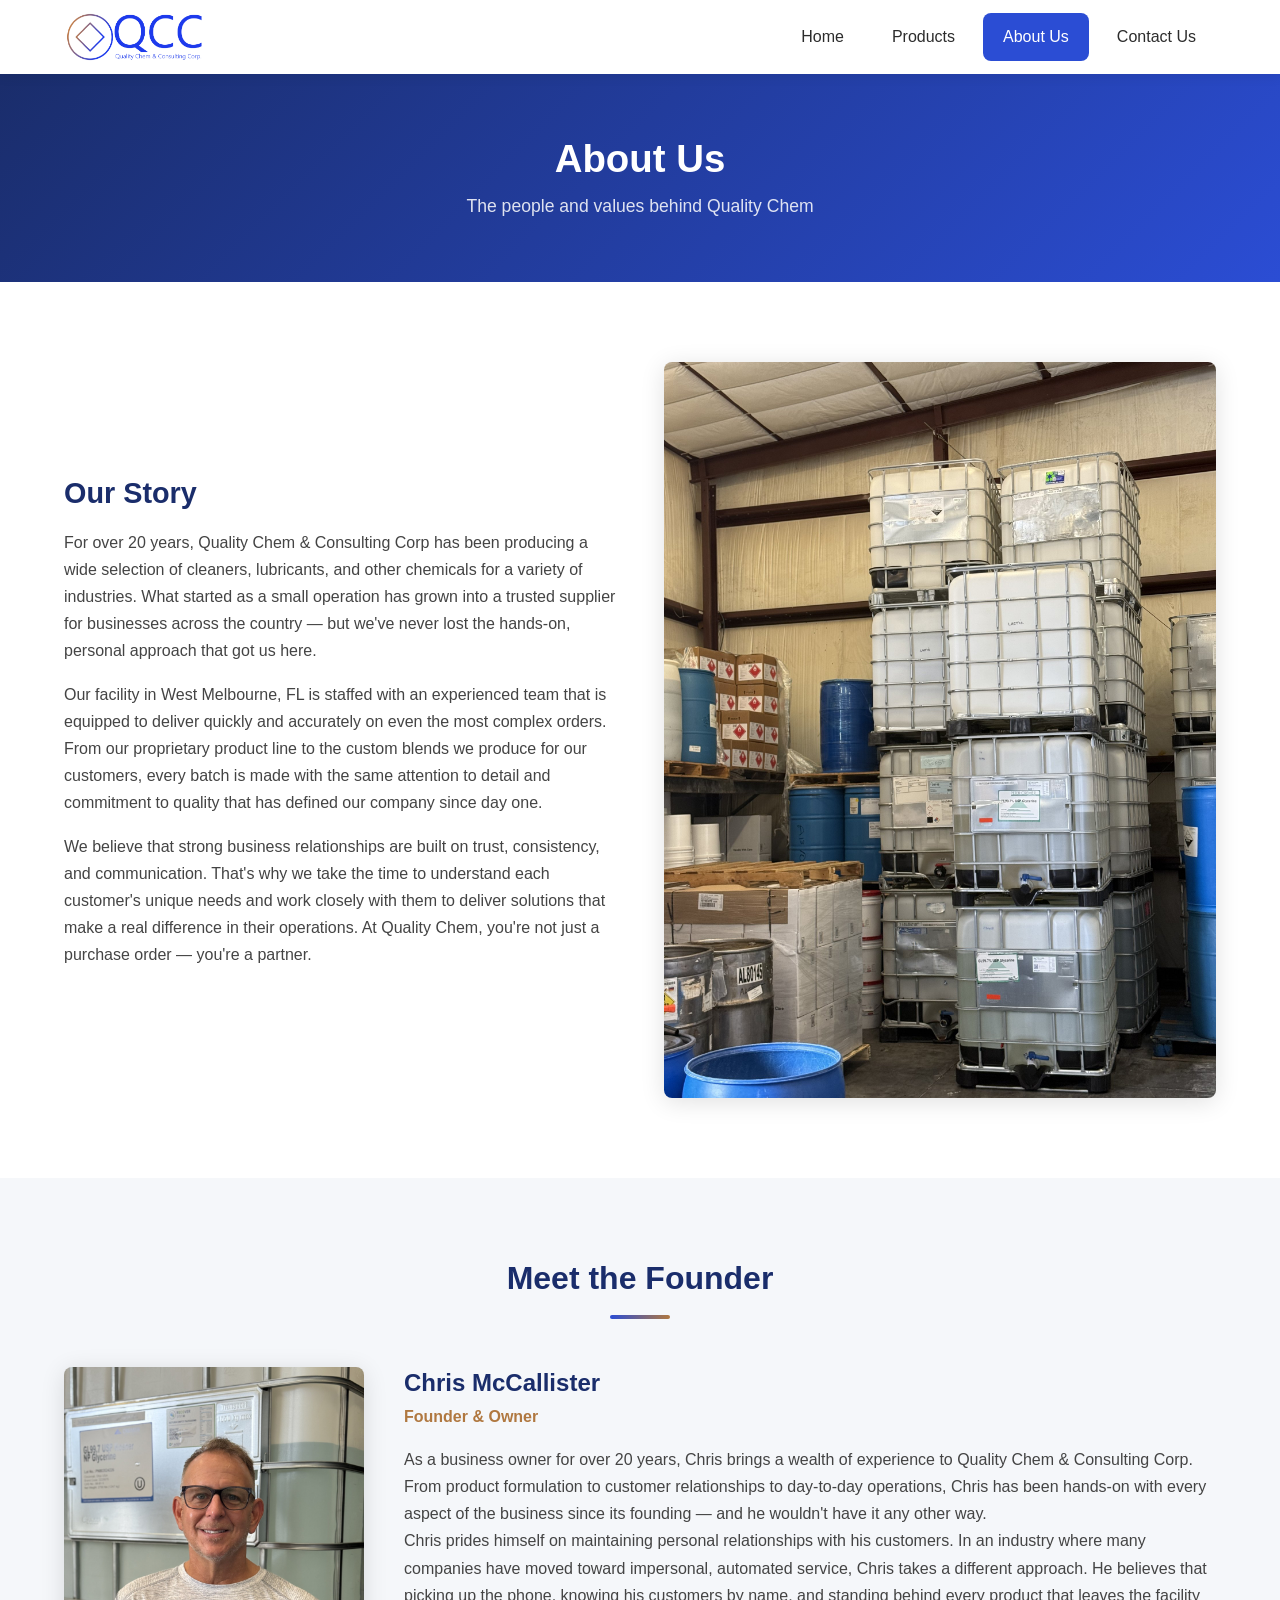
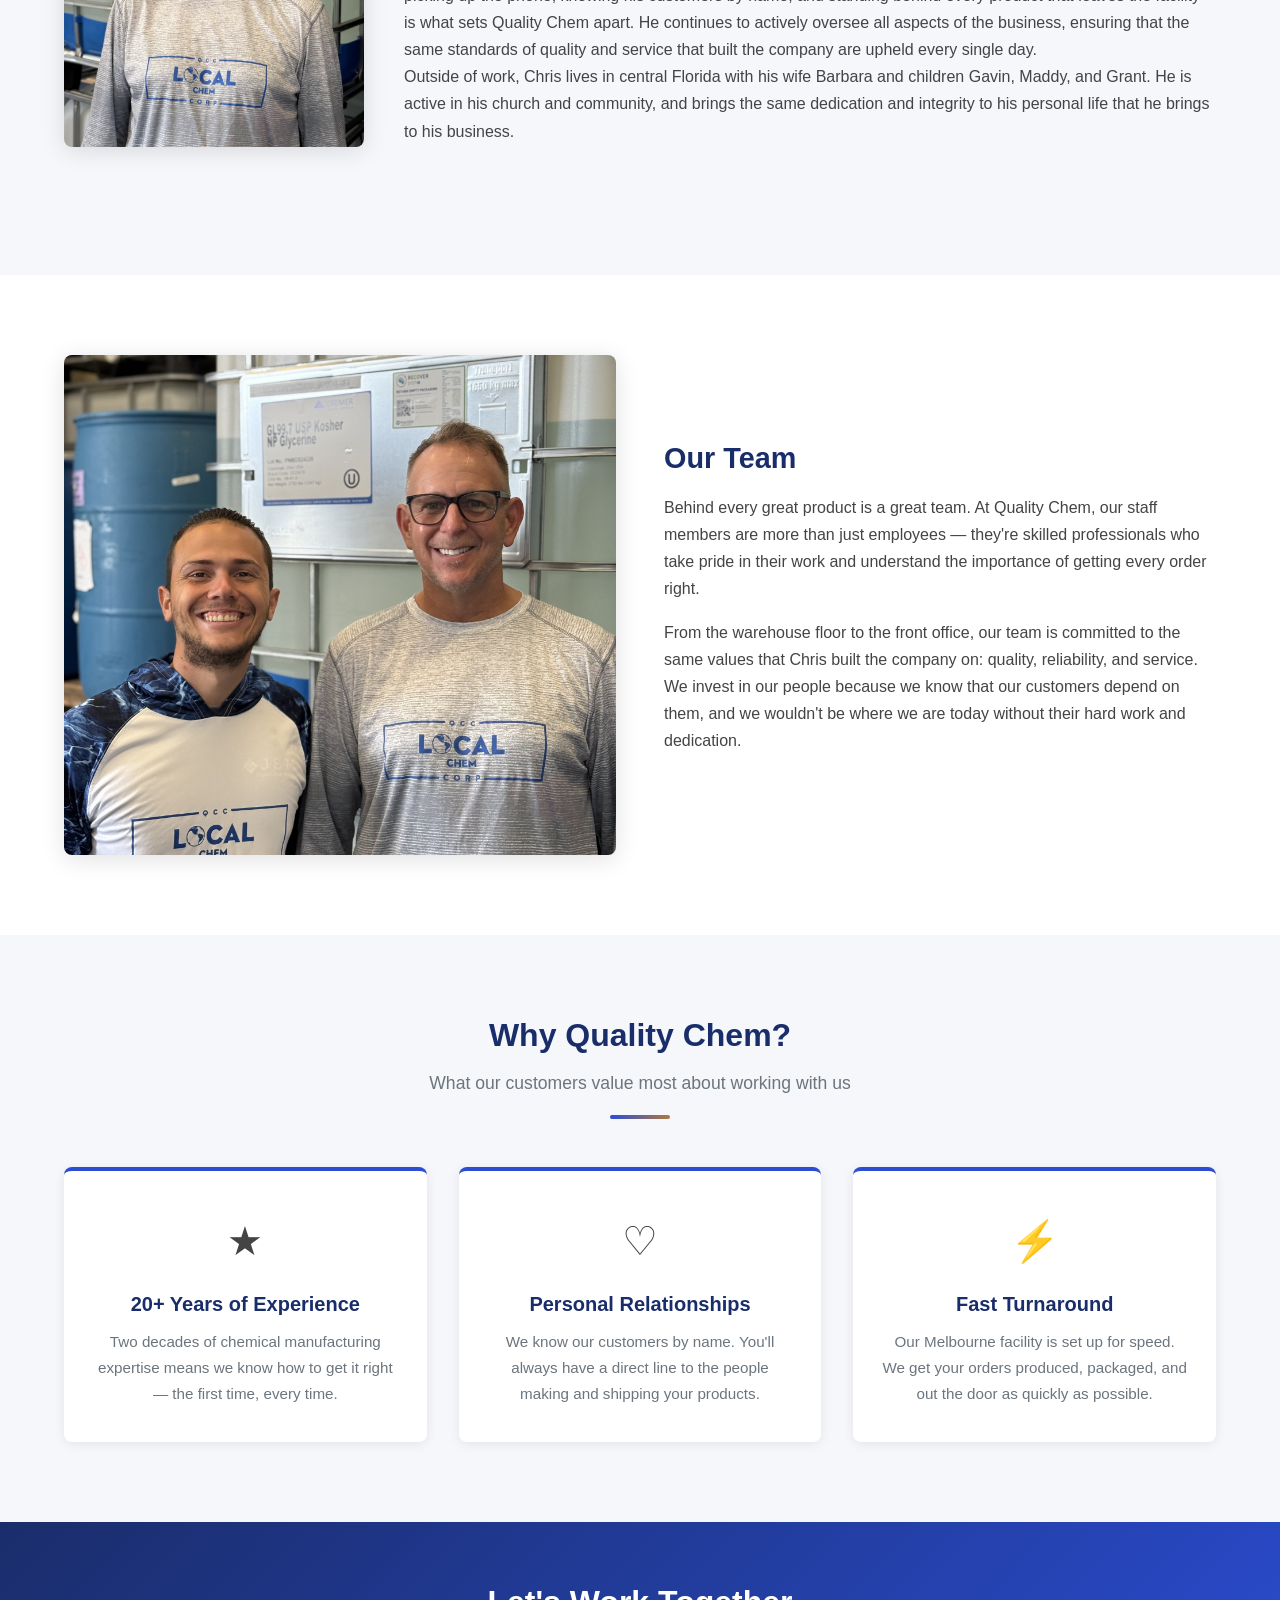
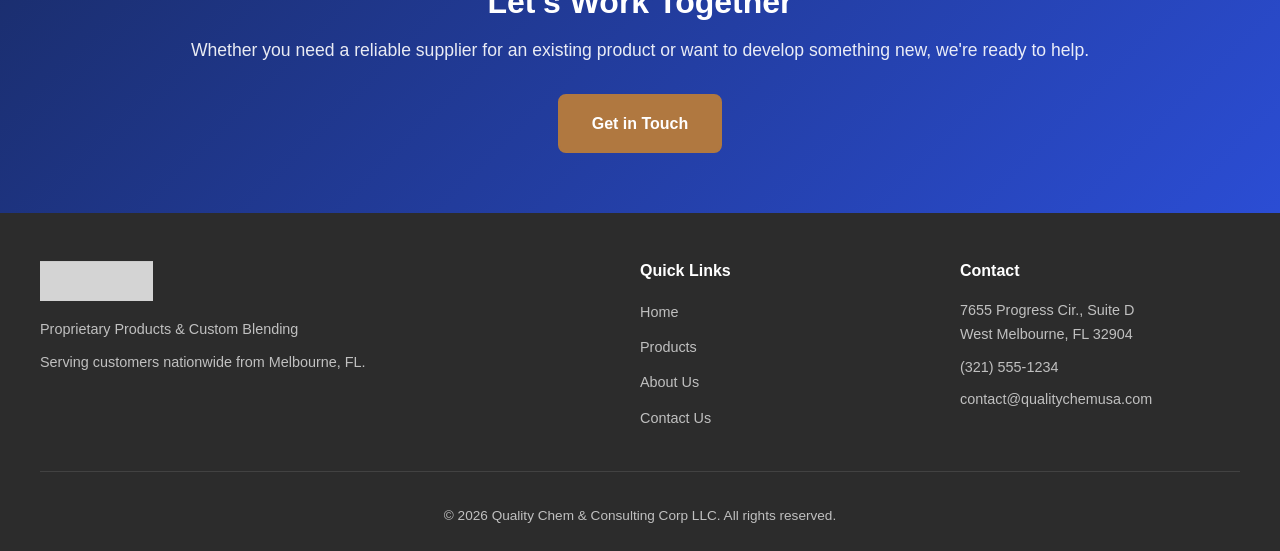
==== about.html @ 6b498b36 "Initial site build for Quality Chem & Consulting Corp Four-page static website: Home, Products, Abou" ====
<!DOCTYPE html>
<html lang="en">
<head>
    <meta charset="UTF-8">
    <meta name="viewport" content="width=device-width, initial-scale=1.0">
    <title>About Us | Quality Chem & Consulting Corp</title>
    <meta name="description" content="Learn about Quality Chem & Consulting Corp — over 20 years of chemical manufacturing experience, led by founder Chris McCallister from Melbourne, FL.">
    <link rel="icon" href="images/QCC icon.jpg" type="image/jpeg">
    <link rel="stylesheet" href="css/styles.css">
</head>
<body>

    <!-- HEADER -->
    <header class="site-header">
        <div class="header-inner">
            <a href="index.html" class="logo">
                <img src="images/Quality Chem & Consulting Corp logo.png" alt="Quality Chem & Consulting Corp">
            </a>
            <button class="nav-toggle" aria-label="Toggle navigation">
                <span></span><span></span><span></span>
            </button>
            <ul class="nav-links">
                <li><a href="index.html">Home</a></li>
                <li><a href="products.html">Products</a></li>
                <li><a href="about.html" class="active">About Us</a></li>
                <li><a href="contact.html">Contact Us</a></li>
            </ul>
        </div>
    </header>

    <!-- PAGE BANNER -->
    <section class="page-banner">
        <div class="container">
            <h1>About Us</h1>
            <p>The people and values behind Quality Chem</p>
        </div>
    </section>

    <!-- OUR STORY -->
    <section class="section">
        <div class="container">
            <div class="two-col">
                <div>
                    <h2>Our Story</h2>
                    <p>For over 20 years, Quality Chem & Consulting Corp has been producing a wide selection of cleaners, lubricants, and other chemicals for a variety of industries. What started as a small operation has grown into a trusted supplier for businesses across the country — but we've never lost the hands-on, personal approach that got us here.</p>
                    <p>Our facility in West Melbourne, FL is staffed with an experienced team that is equipped to deliver quickly and accurately on even the most complex orders. From our proprietary product line to the custom blends we produce for our customers, every batch is made with the same attention to detail and commitment to quality that has defined our company since day one.</p>
                    <p>We believe that strong business relationships are built on trust, consistency, and communication. That's why we take the time to understand each customer's unique needs and work closely with them to deliver solutions that make a real difference in their operations. At Quality Chem, you're not just a purchase order — you're a partner.</p>
                </div>
                <img src="images/IMG_1874.jpg" alt="Chemical totes in the Quality Chem warehouse">
            </div>
        </div>
    </section>

    <!-- MEET THE FOUNDER -->
    <section class="section section-alt">
        <div class="container">
            <div class="section-header">
                <h2>Meet the Founder</h2>
                <div class="accent-line"></div>
            </div>
            <div class="team-member">
                <img src="images/IMG_1869.jpg" alt="Chris McCallister, Founder of Quality Chem & Consulting Corp">
                <div>
                    <h3>Chris McCallister</h3>
                    <span class="role">Founder &amp; Owner</span>
                    <p>As a business owner for over 20 years, Chris brings a wealth of experience to Quality Chem & Consulting Corp. From product formulation to customer relationships to day-to-day operations, Chris has been hands-on with every aspect of the business since its founding — and he wouldn't have it any other way.</p>
                    <p>Chris prides himself on maintaining personal relationships with his customers. In an industry where many companies have moved toward impersonal, automated service, Chris takes a different approach. He believes that picking up the phone, knowing his customers by name, and standing behind every product that leaves the facility is what sets Quality Chem apart. He continues to actively oversee all aspects of the business, ensuring that the same standards of quality and service that built the company are upheld every single day.</p>
                    <p>Outside of work, Chris lives in central Florida with his wife Barbara and children Gavin, Maddy, and Grant. He is active in his church and community, and brings the same dedication and integrity to his personal life that he brings to his business.</p>
                </div>
            </div>
        </div>
    </section>

    <!-- OUR TEAM -->
    <section class="section">
        <div class="container">
            <div class="two-col reverse-mobile">
                <img src="images/IMG_1871.jpg" alt="The Quality Chem team at the Melbourne facility" style="max-height: 500px;">
                <div>
                    <h2>Our Team</h2>
                    <p>Behind every great product is a great team. At Quality Chem, our staff members are more than just employees — they're skilled professionals who take pride in their work and understand the importance of getting every order right.</p>
                    <p>From the warehouse floor to the front office, our team is committed to the same values that Chris built the company on: quality, reliability, and service. We invest in our people because we know that our customers depend on them, and we wouldn't be where we are today without their hard work and dedication.</p>
                </div>
            </div>
        </div>
    </section>

    <!-- WHY QCC -->
    <section class="section section-alt">
        <div class="container">
            <div class="section-header">
                <h2>Why Quality Chem?</h2>
                <p>What our customers value most about working with us</p>
                <div class="accent-line"></div>
            </div>
            <div class="card-grid">
                <div class="card">
                    <div class="card-icon">&#9733;</div>
                    <h3>20+ Years of Experience</h3>
                    <p>Two decades of chemical manufacturing expertise means we know how to get it right — the first time, every time.</p>
                </div>
                <div class="card">
                    <div class="card-icon">&#9825;</div>
                    <h3>Personal Relationships</h3>
                    <p>We know our customers by name. You'll always have a direct line to the people making and shipping your products.</p>
                </div>
                <div class="card">
                    <div class="card-icon">&#9889;</div>
                    <h3>Fast Turnaround</h3>
                    <p>Our Melbourne facility is set up for speed. We get your orders produced, packaged, and out the door as quickly as possible.</p>
                </div>
            </div>
        </div>
    </section>

    <!-- CTA -->
    <section class="cta-banner">
        <div class="container">
            <h2>Let's Work Together</h2>
            <p>Whether you need a reliable supplier for an existing product or want to develop something new, we're ready to help.</p>
            <a href="contact.html" class="btn btn-primary">Get in Touch</a>
        </div>
    </section>

    <!-- FOOTER -->
    <footer class="site-footer">
        <div class="footer-inner">
            <div class="footer-col">
                <img src="images/Quality Chem & Consulting Corp logo.png" alt="QCC Logo" class="footer-logo">
                <p>Proprietary Products & Custom Blending</p>
                <p>Serving customers nationwide from Melbourne, FL.</p>
            </div>
            <div class="footer-col">
                <h4>Quick Links</h4>
                <ul>
                    <li><a href="index.html">Home</a></li>
                    <li><a href="products.html">Products</a></li>
                    <li><a href="about.html">About Us</a></li>
                    <li><a href="contact.html">Contact Us</a></li>
                </ul>
            </div>
            <div class="footer-col">
                <h4>Contact</h4>
                <p>7655 Progress Cir., Suite D<br>West Melbourne, FL 32904</p>
                <p><a href="tel:+13215551234">(321) 555-1234</a></p>
                <p><a href="mailto:contact@qualitychemusa.com">contact@qualitychemusa.com</a></p>
            </div>
        </div>
        <div class="footer-bottom">
            <p>&copy; 2026 Quality Chem & Consulting Corp LLC. All rights reserved.</p>
        </div>
    </footer>

    <script src="js/main.js"></script>
</body>
</html>
---- css/styles.css ----
/* ===== RESET & BASE ===== */
*, *::before, *::after {
    margin: 0;
    padding: 0;
    box-sizing: border-box;
}

:root {
    --blue-primary: #2B4DD4;
    --blue-dark: #1a2d6b;
    --blue-light: #e8edf8;
    --bronze: #B07840;
    --bronze-light: #d4a06a;
    --white: #ffffff;
    --off-white: #f5f7fa;
    --gray-light: #e2e6ea;
    --gray: #6c757d;
    --text-dark: #2c2c2c;
    --text-body: #444444;
    --shadow: 0 2px 12px rgba(0, 0, 0, 0.08);
    --shadow-lg: 0 4px 24px rgba(0, 0, 0, 0.12);
    --radius: 8px;
    --transition: 0.3s ease;
}

html {
    scroll-behavior: smooth;
}

body {
    font-family: 'Segoe UI', Tahoma, Geneva, Verdana, sans-serif;
    color: var(--text-body);
    line-height: 1.7;
    background: var(--white);
}

img {
    max-width: 100%;
    height: auto;
    display: block;
}

a {
    color: var(--blue-primary);
    text-decoration: none;
    transition: color var(--transition);
}

a:hover {
    color: var(--bronze);
}

h1, h2, h3, h4 {
    color: var(--text-dark);
    line-height: 1.3;
}

.container {
    max-width: 1200px;
    margin: 0 auto;
    padding: 0 24px;
}

/* ===== HEADER & NAV ===== */
.site-header {
    background: var(--white);
    box-shadow: var(--shadow);
    position: sticky;
    top: 0;
    z-index: 1000;
}

.header-inner {
    display: flex;
    align-items: center;
    justify-content: space-between;
    padding: 12px 24px;
    max-width: 1200px;
    margin: 0 auto;
}

.logo img {
    height: 50px;
    width: auto;
}

.nav-links {
    display: flex;
    list-style: none;
    gap: 8px;
}

.nav-links a {
    display: block;
    padding: 10px 20px;
    color: var(--text-dark);
    font-weight: 500;
    border-radius: var(--radius);
    transition: background var(--transition), color var(--transition);
}

.nav-links a:hover,
.nav-links a.active {
    background: var(--blue-primary);
    color: var(--white);
}

/* Mobile nav toggle */
.nav-toggle {
    display: none;
    background: none;
    border: none;
    cursor: pointer;
    padding: 8px;
}

.nav-toggle span {
    display: block;
    width: 26px;
    height: 3px;
    background: var(--text-dark);
    margin: 5px 0;
    border-radius: 2px;
    transition: var(--transition);
}

/* ===== HERO SECTION ===== */
.hero {
    position: relative;
    min-height: 520px;
    display: flex;
    align-items: center;
    justify-content: center;
    text-align: center;
    color: var(--white);
    overflow: hidden;
}

.hero-bg {
    position: absolute;
    inset: 0;
    background-size: cover;
    background-position: center;
    background-repeat: no-repeat;
}

.hero-bg::after {
    content: '';
    position: absolute;
    inset: 0;
    background: linear-gradient(135deg, rgba(26, 45, 107, 0.88), rgba(43, 77, 212, 0.75));
}

.hero-content {
    position: relative;
    z-index: 1;
    padding: 60px 24px;
    max-width: 800px;
}

.hero h1 {
    font-size: 2.8rem;
    color: var(--white);
    margin-bottom: 16px;
    font-weight: 700;
}

.hero .tagline {
    font-size: 1.35rem;
    color: var(--bronze-light);
    font-weight: 500;
    margin-bottom: 24px;
}

.hero p {
    font-size: 1.1rem;
    line-height: 1.8;
    margin-bottom: 32px;
    opacity: 0.95;
}

/* ===== BUTTONS ===== */
.btn {
    display: inline-block;
    padding: 14px 32px;
    border-radius: var(--radius);
    font-size: 1rem;
    font-weight: 600;
    cursor: pointer;
    transition: all var(--transition);
    border: 2px solid transparent;
}

.btn-primary {
    background: var(--bronze);
    color: var(--white);
    border-color: var(--bronze);
}

.btn-primary:hover {
    background: var(--bronze-light);
    border-color: var(--bronze-light);
    color: var(--white);
}

.btn-outline {
    background: transparent;
    color: var(--white);
    border-color: var(--white);
}

.btn-outline:hover {
    background: var(--white);
    color: var(--blue-dark);
}

/* ===== SECTIONS ===== */
.section {
    padding: 80px 0;
}

.section-alt {
    background: var(--off-white);
}

.section-header {
    text-align: center;
    margin-bottom: 48px;
}

.section-header h2 {
    font-size: 2rem;
    margin-bottom: 12px;
    color: var(--blue-dark);
}

.section-header p {
    font-size: 1.1rem;
    color: var(--gray);
    max-width: 600px;
    margin: 0 auto;
}

.section-header .accent-line {
    width: 60px;
    height: 4px;
    background: linear-gradient(to right, var(--blue-primary), var(--bronze));
    margin: 16px auto 0;
    border-radius: 2px;
}

/* ===== TWO-COLUMN LAYOUT ===== */
.two-col {
    display: grid;
    grid-template-columns: 1fr 1fr;
    gap: 48px;
    align-items: center;
}

.two-col img {
    border-radius: var(--radius);
    box-shadow: var(--shadow-lg);
    width: 100%;
    object-fit: cover;
}

.two-col h2 {
    font-size: 1.8rem;
    color: var(--blue-dark);
    margin-bottom: 16px;
}

.two-col p {
    margin-bottom: 16px;
}

/* ===== FEATURE CARDS ===== */
.card-grid {
    display: grid;
    grid-template-columns: repeat(3, 1fr);
    gap: 32px;
}

.card {
    background: var(--white);
    border-radius: var(--radius);
    padding: 36px 28px;
    box-shadow: var(--shadow);
    text-align: center;
    transition: transform var(--transition), box-shadow var(--transition);
    border-top: 4px solid var(--blue-primary);
}

.card:hover {
    transform: translateY(-4px);
    box-shadow: var(--shadow-lg);
}

.card-icon {
    font-size: 2.5rem;
    margin-bottom: 16px;
}

.card h3 {
    font-size: 1.25rem;
    margin-bottom: 12px;
    color: var(--blue-dark);
}

.card p {
    font-size: 0.95rem;
    color: var(--gray);
}

/* ===== PRODUCT GRID ===== */
.product-grid {
    display: grid;
    grid-template-columns: repeat(auto-fill, minmax(280px, 1fr));
    gap: 28px;
}

.product-card {
    background: var(--white);
    border-radius: var(--radius);
    overflow: hidden;
    box-shadow: var(--shadow);
    transition: transform var(--transition), box-shadow var(--transition);
}

.product-card:hover {
    transform: translateY(-4px);
    box-shadow: var(--shadow-lg);
}

.product-card-img {
    height: 200px;
    background: var(--blue-light);
    display: flex;
    align-items: center;
    justify-content: center;
}

.product-card-img img {
    height: 100%;
    width: 100%;
    object-fit: cover;
}

.product-placeholder-icon {
    font-size: 3rem;
    color: var(--blue-primary);
    opacity: 0.4;
}

.product-card-body {
    padding: 20px;
}

.product-card-body h3 {
    font-size: 1.15rem;
    margin-bottom: 8px;
    color: var(--blue-dark);
}

.product-card-body p {
    font-size: 0.9rem;
    color: var(--gray);
}

/* ===== CTA BANNER ===== */
.cta-banner {
    background: linear-gradient(135deg, var(--blue-dark), var(--blue-primary));
    color: var(--white);
    text-align: center;
    padding: 60px 24px;
}

.cta-banner h2 {
    color: var(--white);
    font-size: 2rem;
    margin-bottom: 12px;
}

.cta-banner p {
    font-size: 1.1rem;
    margin-bottom: 28px;
    opacity: 0.9;
}

/* ===== ABOUT PAGE ===== */
.about-intro {
    font-size: 1.15rem;
    max-width: 800px;
    margin: 0 auto 40px;
    text-align: center;
}

.team-member {
    display: grid;
    grid-template-columns: 300px 1fr;
    gap: 40px;
    align-items: start;
    margin-bottom: 48px;
}

.team-member img {
    border-radius: var(--radius);
    box-shadow: var(--shadow-lg);
    width: 100%;
    object-fit: cover;
    max-height: 380px;
}

.team-member h3 {
    font-size: 1.5rem;
    color: var(--blue-dark);
    margin-bottom: 4px;
}

.team-member .role {
    color: var(--bronze);
    font-weight: 600;
    margin-bottom: 16px;
    display: block;
}

.team-photo-wide {
    border-radius: var(--radius);
    box-shadow: var(--shadow-lg);
    max-height: 400px;
    width: 100%;
    object-fit: cover;
    margin-top: 32px;
}

/* ===== CONTACT PAGE ===== */
.contact-grid {
    display: grid;
    grid-template-columns: 1fr 1fr;
    gap: 48px;
}

.contact-form label {
    display: block;
    font-weight: 600;
    color: var(--text-dark);
    margin-bottom: 6px;
    margin-top: 20px;
}

.contact-form label:first-child {
    margin-top: 0;
}

.contact-form input,
.contact-form textarea,
.contact-form select {
    width: 100%;
    padding: 12px 16px;
    border: 2px solid var(--gray-light);
    border-radius: var(--radius);
    font-size: 1rem;
    font-family: inherit;
    transition: border-color var(--transition);
    background: var(--white);
}

.contact-form input:focus,
.contact-form textarea:focus,
.contact-form select:focus {
    outline: none;
    border-color: var(--blue-primary);
}

.contact-form textarea {
    resize: vertical;
    min-height: 140px;
}

.contact-form .btn {
    margin-top: 24px;
    width: 100%;
}

.contact-info-block {
    margin-bottom: 28px;
}

.contact-info-block h3 {
    font-size: 1.1rem;
    color: var(--blue-dark);
    margin-bottom: 8px;
}

.contact-info-block p {
    color: var(--text-body);
    line-height: 1.6;
}

.contact-info-block a {
    color: var(--blue-primary);
}

.map-embed {
    margin-top: 24px;
    border-radius: var(--radius);
    overflow: hidden;
    box-shadow: var(--shadow);
}

.map-embed iframe {
    width: 100%;
    height: 260px;
    border: 0;
}

/* Form success message */
.form-success {
    display: none;
    text-align: center;
    padding: 40px 20px;
}

.form-success h3 {
    color: var(--blue-dark);
    margin-bottom: 12px;
}

/* ===== PAGE BANNER ===== */
.page-banner {
    background: linear-gradient(135deg, var(--blue-dark), var(--blue-primary));
    color: var(--white);
    padding: 60px 24px;
    text-align: center;
}

.page-banner h1 {
    font-size: 2.4rem;
    color: var(--white);
    margin-bottom: 8px;
}

.page-banner p {
    font-size: 1.1rem;
    opacity: 0.85;
}

/* ===== FOOTER ===== */
.site-footer {
    background: var(--text-dark);
    color: rgba(255, 255, 255, 0.7);
    padding: 48px 24px 24px;
}

.footer-inner {
    display: grid;
    grid-template-columns: 2fr 1fr 1fr;
    gap: 40px;
    max-width: 1200px;
    margin: 0 auto;
}

.footer-col h4 {
    color: var(--white);
    font-size: 1rem;
    margin-bottom: 16px;
}

.footer-col p {
    margin-bottom: 8px;
    font-size: 0.9rem;
}

.footer-col a {
    color: rgba(255, 255, 255, 0.7);
    font-size: 0.9rem;
}

.footer-col a:hover {
    color: var(--bronze-light);
}

.footer-col ul {
    list-style: none;
}

.footer-col ul li {
    margin-bottom: 8px;
}

.footer-logo {
    height: 40px;
    width: auto;
    margin-bottom: 16px;
    filter: brightness(0) invert(1);
    opacity: 0.8;
}

.footer-bottom {
    text-align: center;
    padding-top: 32px;
    margin-top: 32px;
    border-top: 1px solid rgba(255, 255, 255, 0.1);
    font-size: 0.85rem;
    max-width: 1200px;
    margin-left: auto;
    margin-right: auto;
}

/* ===== RESPONSIVE ===== */
@media (max-width: 992px) {
    .card-grid {
        grid-template-columns: 1fr 1fr;
    }

    .footer-inner {
        grid-template-columns: 1fr 1fr;
    }

    .team-member {
        grid-template-columns: 250px 1fr;
    }
}

@media (max-width: 768px) {
    /* Mobile nav */
    .nav-toggle {
        display: block;
        z-index: 1001;
    }

    .nav-links {
        position: fixed;
        top: 0;
        right: -100%;
        width: 280px;
        height: 100vh;
        background: var(--white);
        flex-direction: column;
        padding: 80px 24px 24px;
        box-shadow: var(--shadow-lg);
        transition: right var(--transition);
        gap: 4px;
    }

    .nav-links.open {
        right: 0;
    }

    .nav-links a {
        font-size: 1.1rem;
        padding: 14px 20px;
    }

    /* Hero */
    .hero {
        min-height: 400px;
    }

    .hero h1 {
        font-size: 2rem;
    }

    .hero .tagline {
        font-size: 1.1rem;
    }

    /* Two column -> stack */
    .two-col {
        grid-template-columns: 1fr;
        gap: 32px;
    }

    .two-col.reverse-mobile > :first-child {
        order: 2;
    }

    /* Cards */
    .card-grid {
        grid-template-columns: 1fr;
    }

    /* Contact */
    .contact-grid {
        grid-template-columns: 1fr;
    }

    /* About */
    .team-member {
        grid-template-columns: 1fr;
        text-align: center;
    }

    .team-member img {
        max-width: 280px;
        margin: 0 auto;
    }

    /* Footer */
    .footer-inner {
        grid-template-columns: 1fr;
        text-align: center;
    }

    .footer-logo {
        margin: 0 auto 16px;
    }

    .section {
        padding: 56px 0;
    }

    .page-banner {
        padding: 44px 24px;
    }

    .page-banner h1 {
        font-size: 1.8rem;
    }
}

@media (max-width: 480px) {
    .hero h1 {
        font-size: 1.7rem;
    }

    .btn {
        padding: 12px 24px;
        font-size: 0.95rem;
    }
}
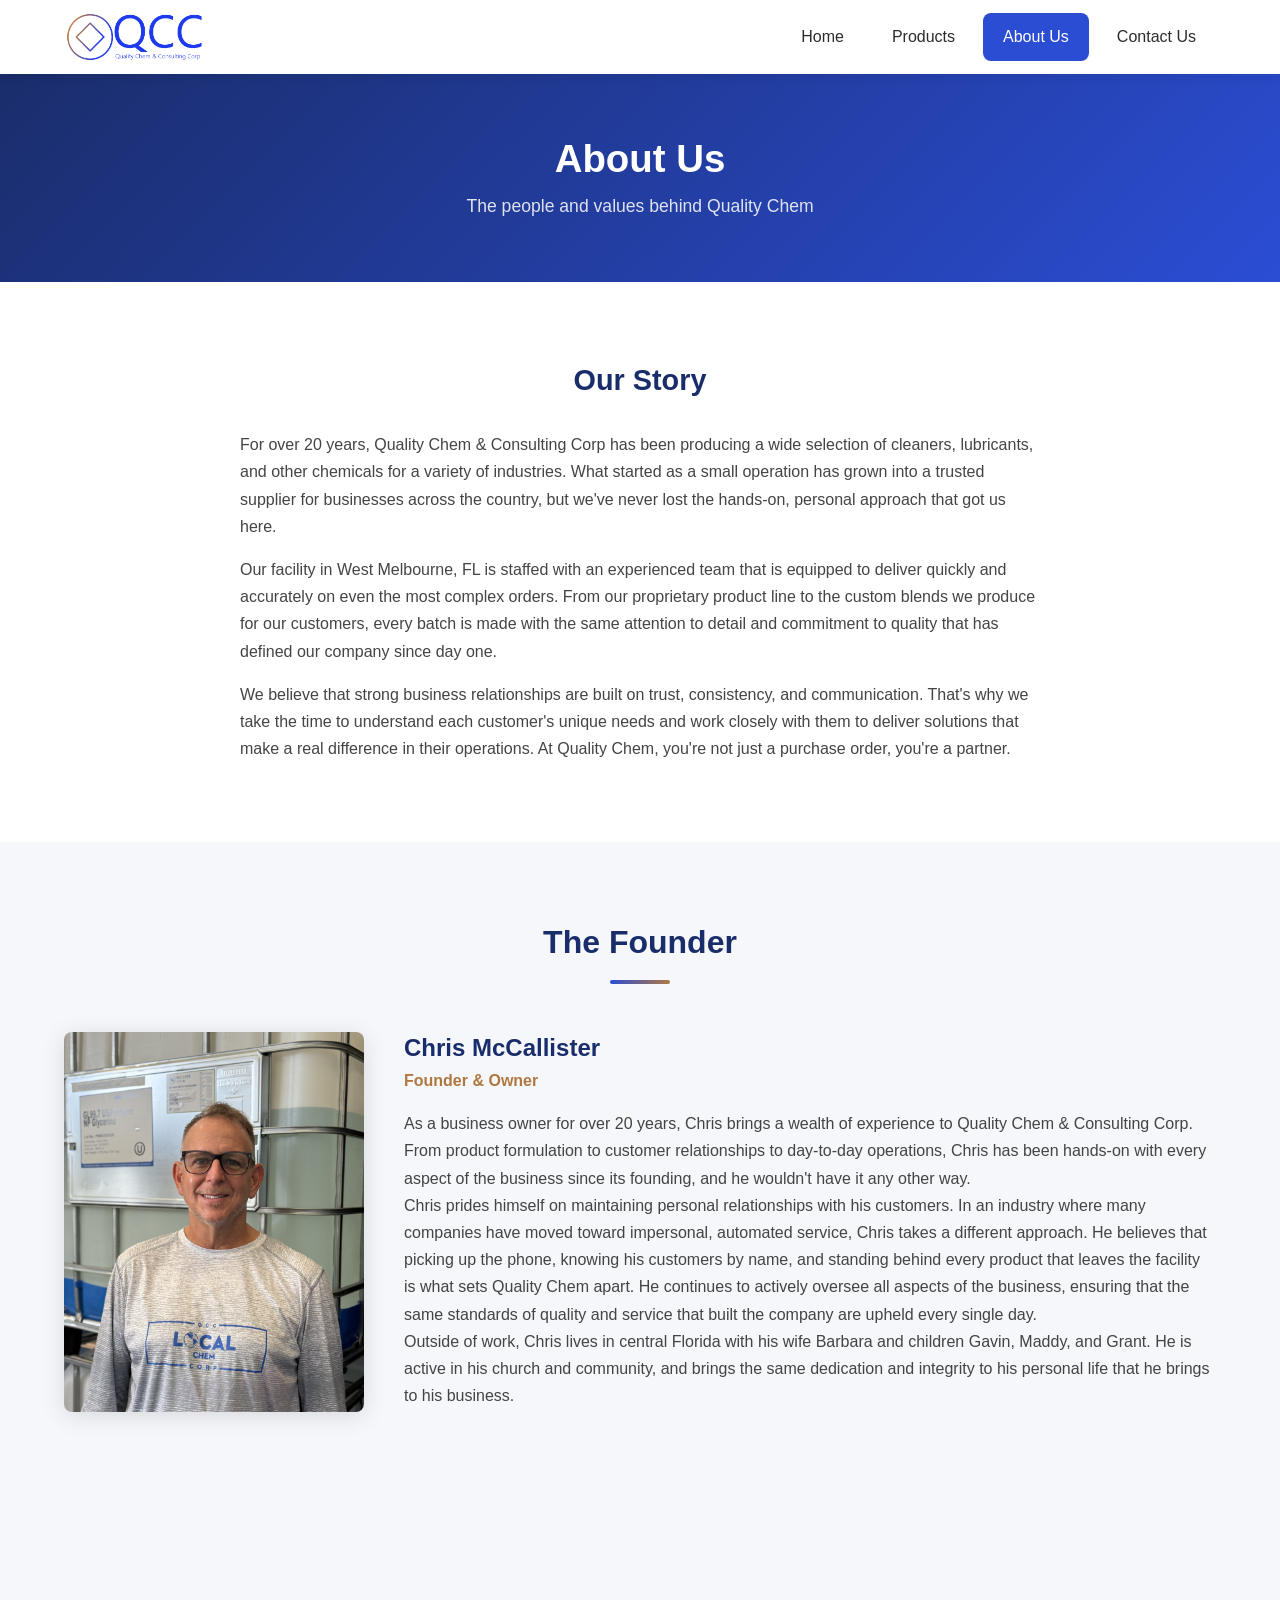
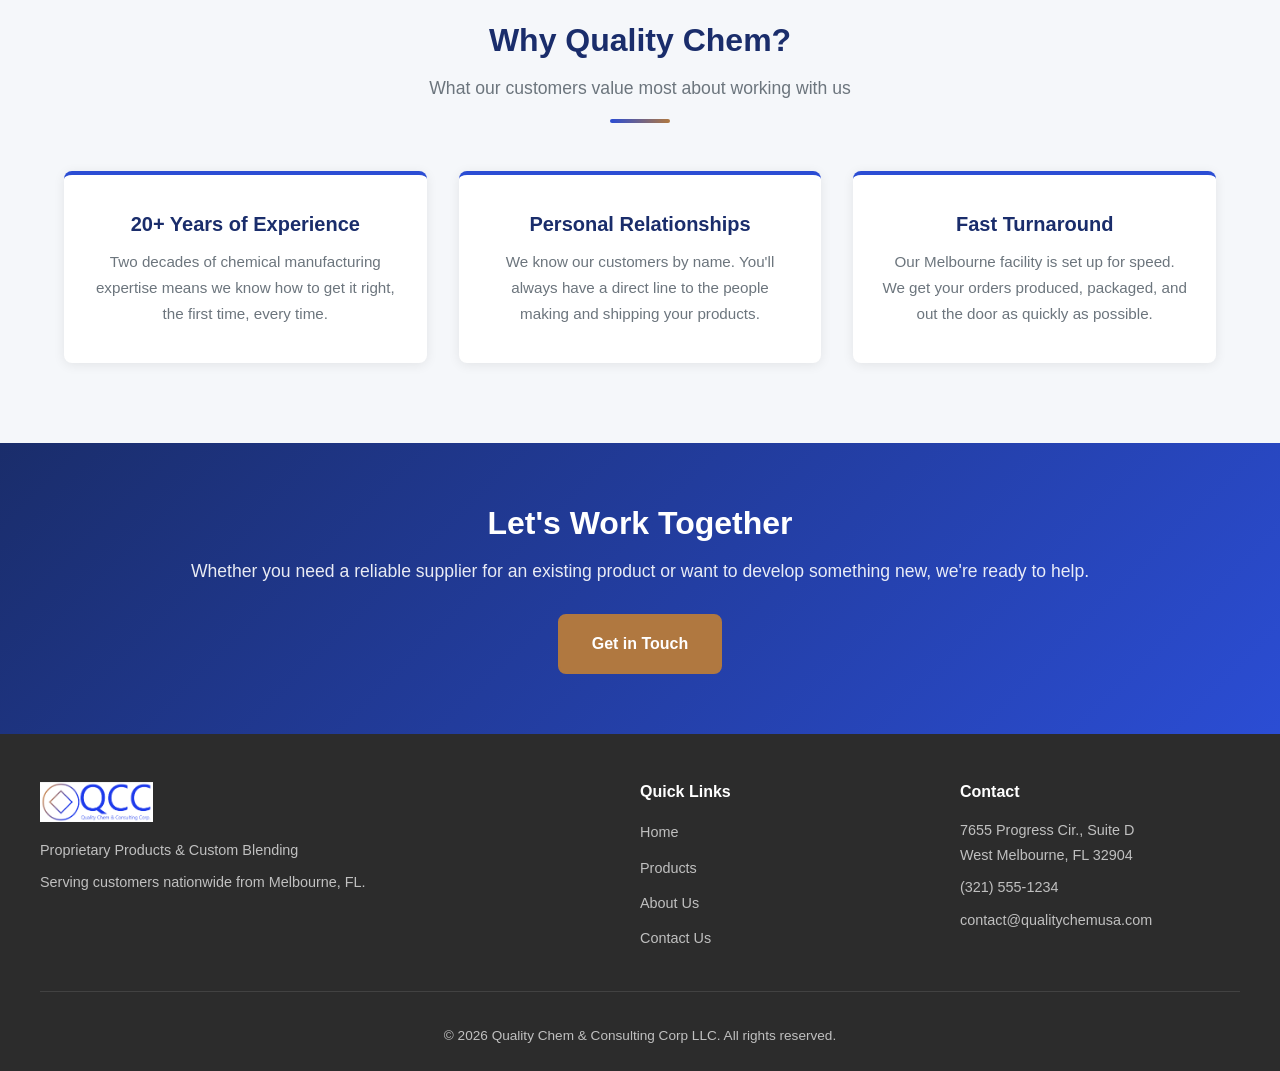
==== commit 841e9c83: "Apply design feedback: accordion products, remove icons, fix footer logo - Remove icons from What We" ====
--- a/about.html
+++ b/about.html
@@ -4,7 +4,7 @@
     <meta charset="UTF-8">
     <meta name="viewport" content="width=device-width, initial-scale=1.0">
     <title>About Us | Quality Chem & Consulting Corp</title>
-    <meta name="description" content="Learn about Quality Chem & Consulting Corp — over 20 years of chemical manufacturing experience, led by founder Chris McCallister from Melbourne, FL.">
+    <meta name="description" content="Learn about Quality Chem & Consulting Corp,over 20 years of chemical manufacturing experience, led by founder Chris McCallister from Melbourne, FL.">
     <link rel="icon" href="images/QCC icon.jpg" type="image/jpeg">
     <link rel="stylesheet" href="css/styles.css">
 </head>
@@ -39,14 +39,11 @@
     <!-- OUR STORY -->
     <section class="section">
         <div class="container">
-            <div class="two-col">
-                <div>
-                    <h2>Our Story</h2>
-                    <p>For over 20 years, Quality Chem & Consulting Corp has been producing a wide selection of cleaners, lubricants, and other chemicals for a variety of industries. What started as a small operation has grown into a trusted supplier for businesses across the country — but we've never lost the hands-on, personal approach that got us here.</p>
-                    <p>Our facility in West Melbourne, FL is staffed with an experienced team that is equipped to deliver quickly and accurately on even the most complex orders. From our proprietary product line to the custom blends we produce for our customers, every batch is made with the same attention to detail and commitment to quality that has defined our company since day one.</p>
-                    <p>We believe that strong business relationships are built on trust, consistency, and communication. That's why we take the time to understand each customer's unique needs and work closely with them to deliver solutions that make a real difference in their operations. At Quality Chem, you're not just a purchase order — you're a partner.</p>
-                </div>
-                <img src="images/IMG_1874.jpg" alt="Chemical totes in the Quality Chem warehouse">
+            <h2 style="text-align: center; margin-bottom: 32px; color: var(--blue-dark); font-size: 1.8rem;">Our Story</h2>
+            <div style="max-width: 800px; margin: 0 auto;">
+                <p>For over 20 years, Quality Chem & Consulting Corp has been producing a wide selection of cleaners, lubricants, and other chemicals for a variety of industries. What started as a small operation has grown into a trusted supplier for businesses across the country, but we've never lost the hands-on, personal approach that got us here.</p>
+                <p style="margin-top: 16px;">Our facility in West Melbourne, FL is staffed with an experienced team that is equipped to deliver quickly and accurately on even the most complex orders. From our proprietary product line to the custom blends we produce for our customers, every batch is made with the same attention to detail and commitment to quality that has defined our company since day one.</p>
+                <p style="margin-top: 16px;">We believe that strong business relationships are built on trust, consistency, and communication. That's why we take the time to understand each customer's unique needs and work closely with them to deliver solutions that make a real difference in their operations. At Quality Chem, you're not just a purchase order, you're a partner.</p>
             </div>
         </div>
     </section>
@@ -55,7 +52,7 @@
     <section class="section section-alt">
         <div class="container">
             <div class="section-header">
-                <h2>Meet the Founder</h2>
+                <h2>The Founder</h2>
                 <div class="accent-line"></div>
             </div>
             <div class="team-member">
@@ -63,23 +60,9 @@
                 <div>
                     <h3>Chris McCallister</h3>
                     <span class="role">Founder &amp; Owner</span>
-                    <p>As a business owner for over 20 years, Chris brings a wealth of experience to Quality Chem & Consulting Corp. From product formulation to customer relationships to day-to-day operations, Chris has been hands-on with every aspect of the business since its founding — and he wouldn't have it any other way.</p>
+                    <p>As a business owner for over 20 years, Chris brings a wealth of experience to Quality Chem & Consulting Corp. From product formulation to customer relationships to day-to-day operations, Chris has been hands-on with every aspect of the business since its founding, and he wouldn't have it any other way.</p>
                     <p>Chris prides himself on maintaining personal relationships with his customers. In an industry where many companies have moved toward impersonal, automated service, Chris takes a different approach. He believes that picking up the phone, knowing his customers by name, and standing behind every product that leaves the facility is what sets Quality Chem apart. He continues to actively oversee all aspects of the business, ensuring that the same standards of quality and service that built the company are upheld every single day.</p>
                     <p>Outside of work, Chris lives in central Florida with his wife Barbara and children Gavin, Maddy, and Grant. He is active in his church and community, and brings the same dedication and integrity to his personal life that he brings to his business.</p>
-                </div>
-            </div>
-        </div>
-    </section>
-
-    <!-- OUR TEAM -->
-    <section class="section">
-        <div class="container">
-            <div class="two-col reverse-mobile">
-                <img src="images/IMG_1871.jpg" alt="The Quality Chem team at the Melbourne facility" style="max-height: 500px;">
-                <div>
-                    <h2>Our Team</h2>
-                    <p>Behind every great product is a great team. At Quality Chem, our staff members are more than just employees — they're skilled professionals who take pride in their work and understand the importance of getting every order right.</p>
-                    <p>From the warehouse floor to the front office, our team is committed to the same values that Chris built the company on: quality, reliability, and service. We invest in our people because we know that our customers depend on them, and we wouldn't be where we are today without their hard work and dedication.</p>
                 </div>
             </div>
         </div>
@@ -95,17 +78,14 @@
             </div>
             <div class="card-grid">
                 <div class="card">
-                    <div class="card-icon">&#9733;</div>
                     <h3>20+ Years of Experience</h3>
-                    <p>Two decades of chemical manufacturing expertise means we know how to get it right — the first time, every time.</p>
+                    <p>Two decades of chemical manufacturing expertise means we know how to get it right, the first time, every time.</p>
                 </div>
                 <div class="card">
-                    <div class="card-icon">&#9825;</div>
                     <h3>Personal Relationships</h3>
                     <p>We know our customers by name. You'll always have a direct line to the people making and shipping your products.</p>
                 </div>
                 <div class="card">
-                    <div class="card-icon">&#9889;</div>
                     <h3>Fast Turnaround</h3>
                     <p>Our Melbourne facility is set up for speed. We get your orders produced, packaged, and out the door as quickly as possible.</p>
                 </div>
--- a/css/styles.css
+++ b/css/styles.css
@@ -433,6 +433,99 @@
     margin-top: 32px;
 }
 
+/* ===== ACCORDION (PRODUCTS) ===== */
+.accordion {
+    max-width: 800px;
+    margin: 0 auto;
+    display: flex;
+    flex-direction: column;
+    gap: 12px;
+}
+
+.accordion-item {
+    background: var(--white);
+    border-radius: var(--radius);
+    box-shadow: var(--shadow);
+    overflow: hidden;
+}
+
+.accordion-header {
+    width: 100%;
+    display: flex;
+    align-items: center;
+    justify-content: space-between;
+    padding: 20px 24px;
+    background: var(--white);
+    border: none;
+    cursor: pointer;
+    font-size: 1.15rem;
+    font-weight: 600;
+    color: var(--blue-dark);
+    font-family: inherit;
+    transition: background var(--transition);
+}
+
+.accordion-header:hover {
+    background: var(--blue-light);
+}
+
+.accordion-item.active .accordion-header {
+    background: var(--blue-primary);
+    color: var(--white);
+}
+
+.accordion-arrow {
+    font-size: 0.75rem;
+    transition: transform var(--transition);
+}
+
+.accordion-item.active .accordion-arrow {
+    transform: rotate(180deg);
+}
+
+.accordion-body {
+    max-height: 0;
+    overflow: hidden;
+    transition: max-height 0.4s ease;
+}
+
+.accordion-item.active .accordion-body {
+    max-height: 600px;
+}
+
+.product-table {
+    width: 100%;
+    border-collapse: collapse;
+    margin: 0;
+}
+
+.product-table thead th {
+    background: var(--off-white);
+    padding: 12px 24px;
+    text-align: left;
+    font-size: 0.85rem;
+    font-weight: 600;
+    color: var(--gray);
+    text-transform: uppercase;
+    letter-spacing: 0.5px;
+}
+
+.product-table tbody td {
+    padding: 14px 24px;
+    border-top: 1px solid var(--gray-light);
+    font-size: 0.95rem;
+    color: var(--text-body);
+}
+
+.product-table tbody td:first-child {
+    font-weight: 600;
+    color: var(--text-dark);
+}
+
+.product-table tbody tr:hover {
+    background: var(--blue-light);
+}
+
 /* ===== CONTACT PAGE ===== */
 .contact-grid {
     display: grid;
@@ -592,8 +685,6 @@
     height: 40px;
     width: auto;
     margin-bottom: 16px;
-    filter: brightness(0) invert(1);
-    opacity: 0.8;
 }
 
 .footer-bottom {
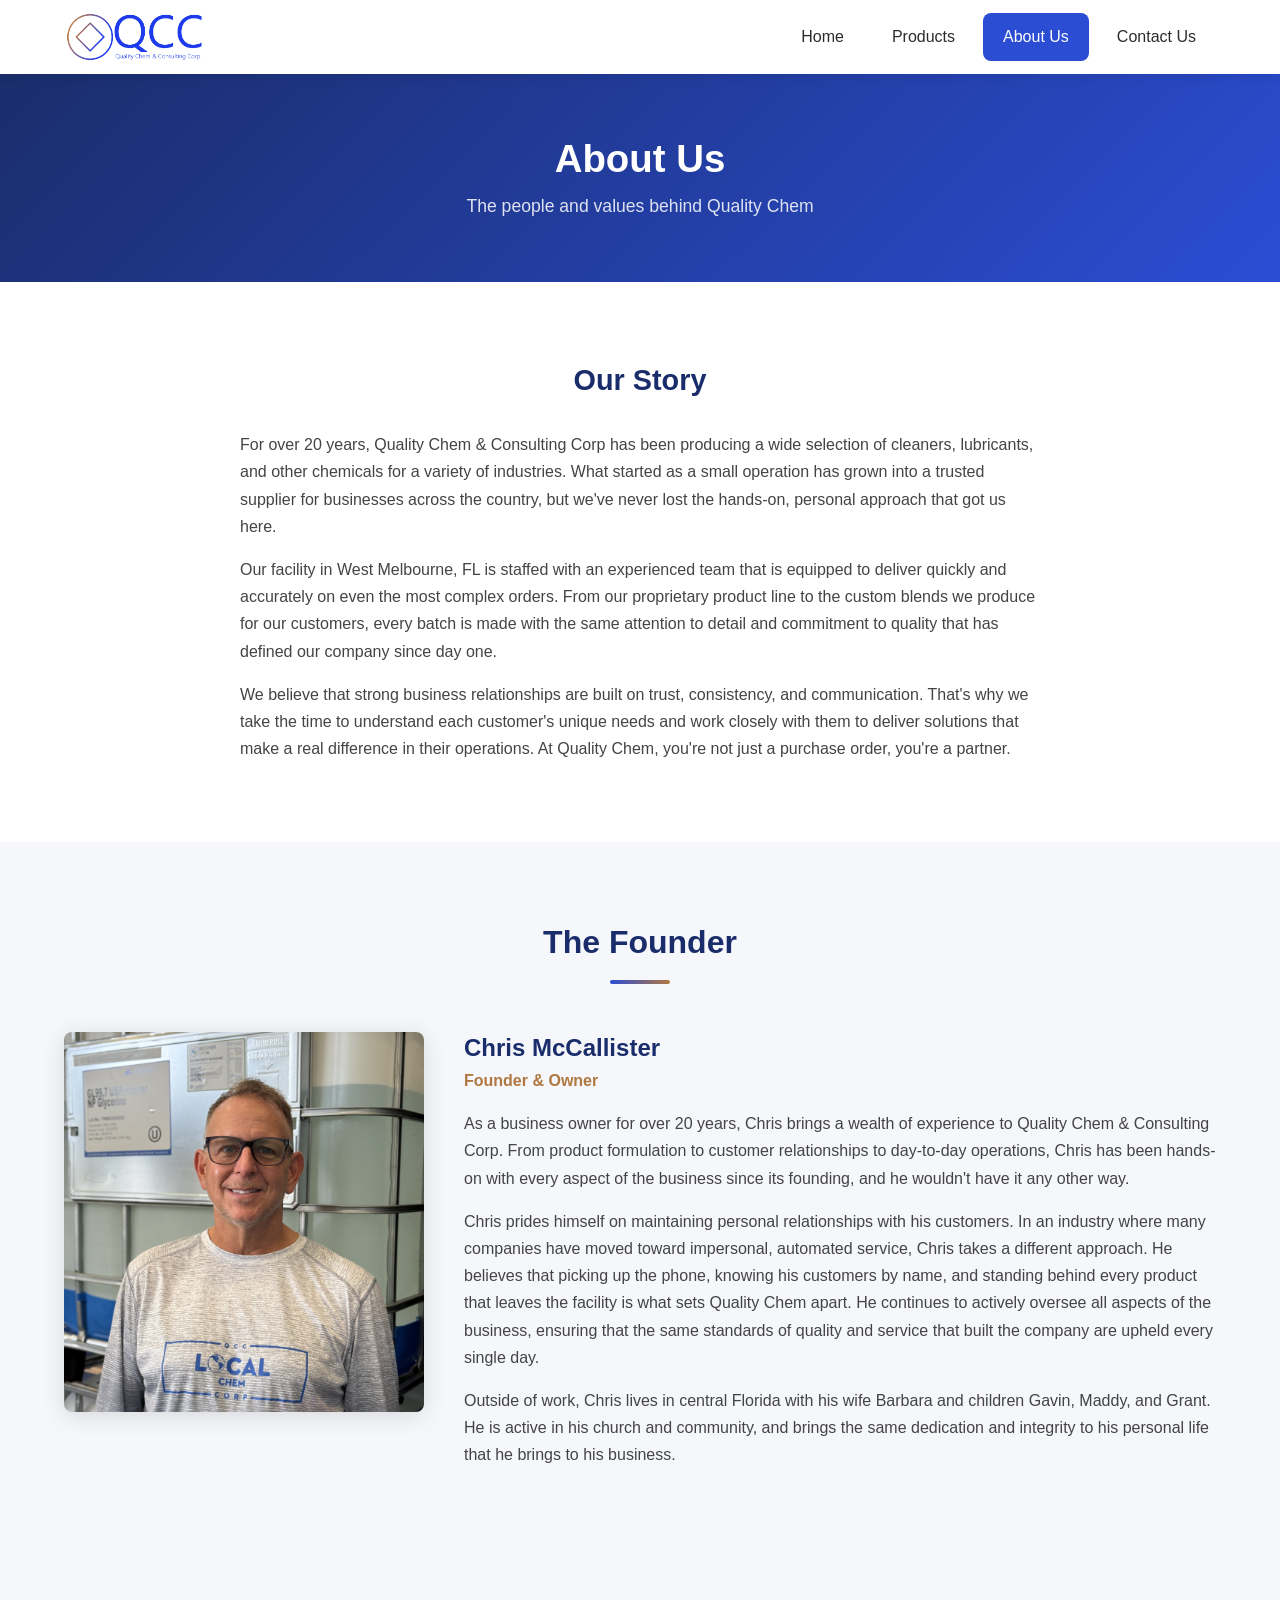
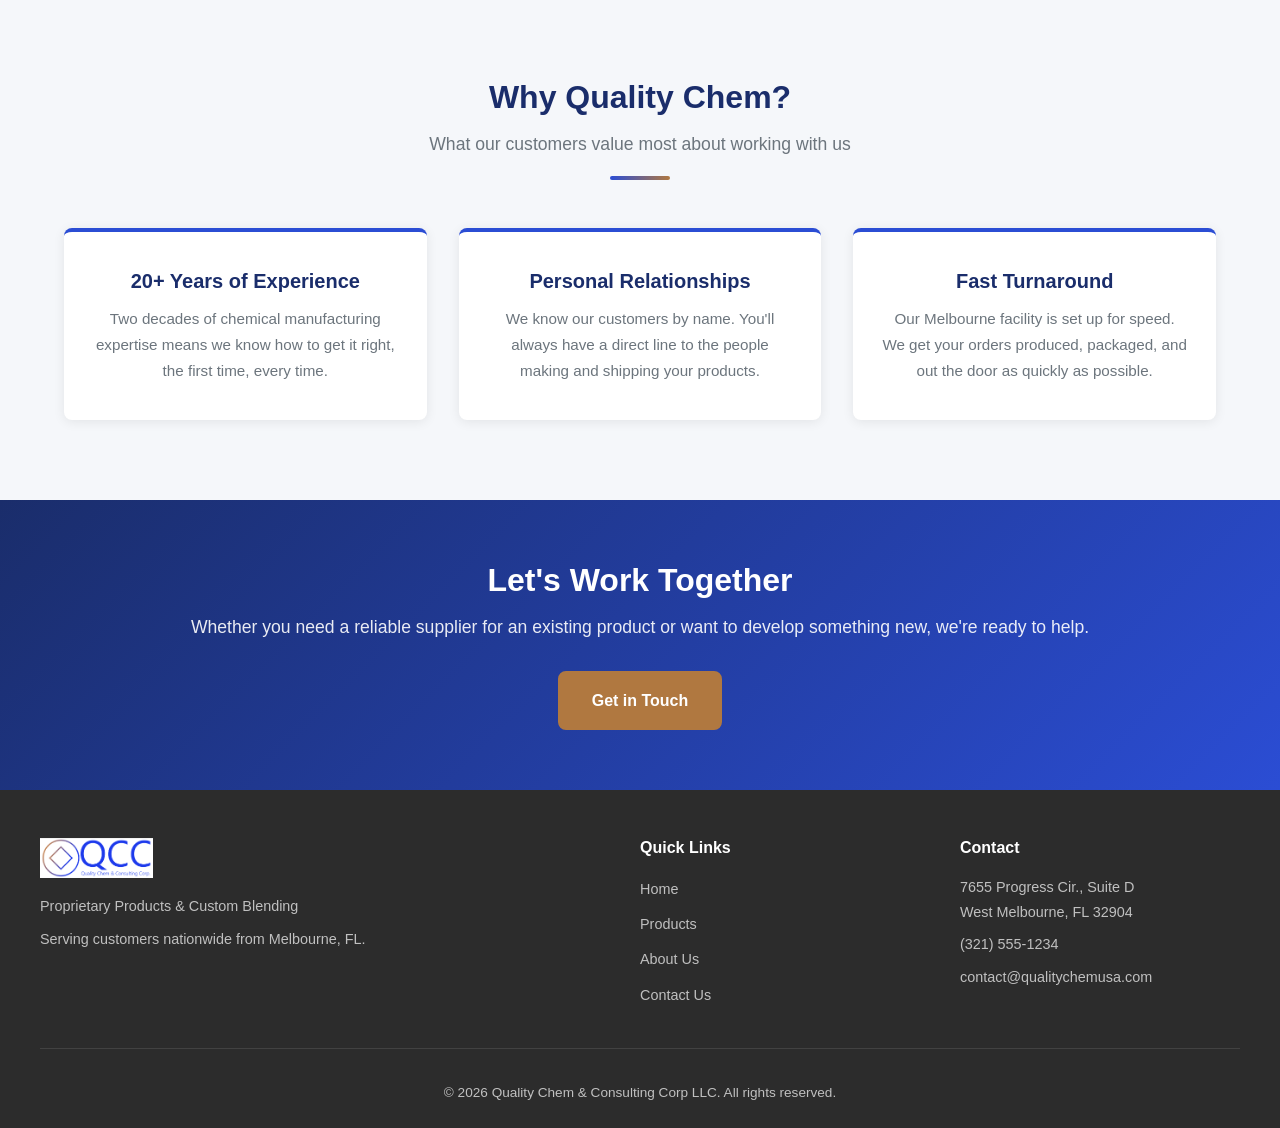
==== commit b24bdded: "Match paragraph spacing in Founder section, increase founder photo size" ====
--- a/about.html
+++ b/about.html
@@ -61,8 +61,8 @@
                     <h3>Chris McCallister</h3>
                     <span class="role">Founder &amp; Owner</span>
                     <p>As a business owner for over 20 years, Chris brings a wealth of experience to Quality Chem & Consulting Corp. From product formulation to customer relationships to day-to-day operations, Chris has been hands-on with every aspect of the business since its founding, and he wouldn't have it any other way.</p>
-                    <p>Chris prides himself on maintaining personal relationships with his customers. In an industry where many companies have moved toward impersonal, automated service, Chris takes a different approach. He believes that picking up the phone, knowing his customers by name, and standing behind every product that leaves the facility is what sets Quality Chem apart. He continues to actively oversee all aspects of the business, ensuring that the same standards of quality and service that built the company are upheld every single day.</p>
-                    <p>Outside of work, Chris lives in central Florida with his wife Barbara and children Gavin, Maddy, and Grant. He is active in his church and community, and brings the same dedication and integrity to his personal life that he brings to his business.</p>
+                    <p style="margin-top: 16px;">Chris prides himself on maintaining personal relationships with his customers. In an industry where many companies have moved toward impersonal, automated service, Chris takes a different approach. He believes that picking up the phone, knowing his customers by name, and standing behind every product that leaves the facility is what sets Quality Chem apart. He continues to actively oversee all aspects of the business, ensuring that the same standards of quality and service that built the company are upheld every single day.</p>
+                    <p style="margin-top: 16px;">Outside of work, Chris lives in central Florida with his wife Barbara and children Gavin, Maddy, and Grant. He is active in his church and community, and brings the same dedication and integrity to his personal life that he brings to his business.</p>
                 </div>
             </div>
         </div>
--- a/css/styles.css
+++ b/css/styles.css
@@ -397,7 +397,7 @@
 
 .team-member {
     display: grid;
-    grid-template-columns: 300px 1fr;
+    grid-template-columns: 360px 1fr;
     gap: 40px;
     align-items: start;
     margin-bottom: 48px;
@@ -709,7 +709,7 @@
     }
 
     .team-member {
-        grid-template-columns: 250px 1fr;
+        grid-template-columns: 300px 1fr;
     }
 }
 
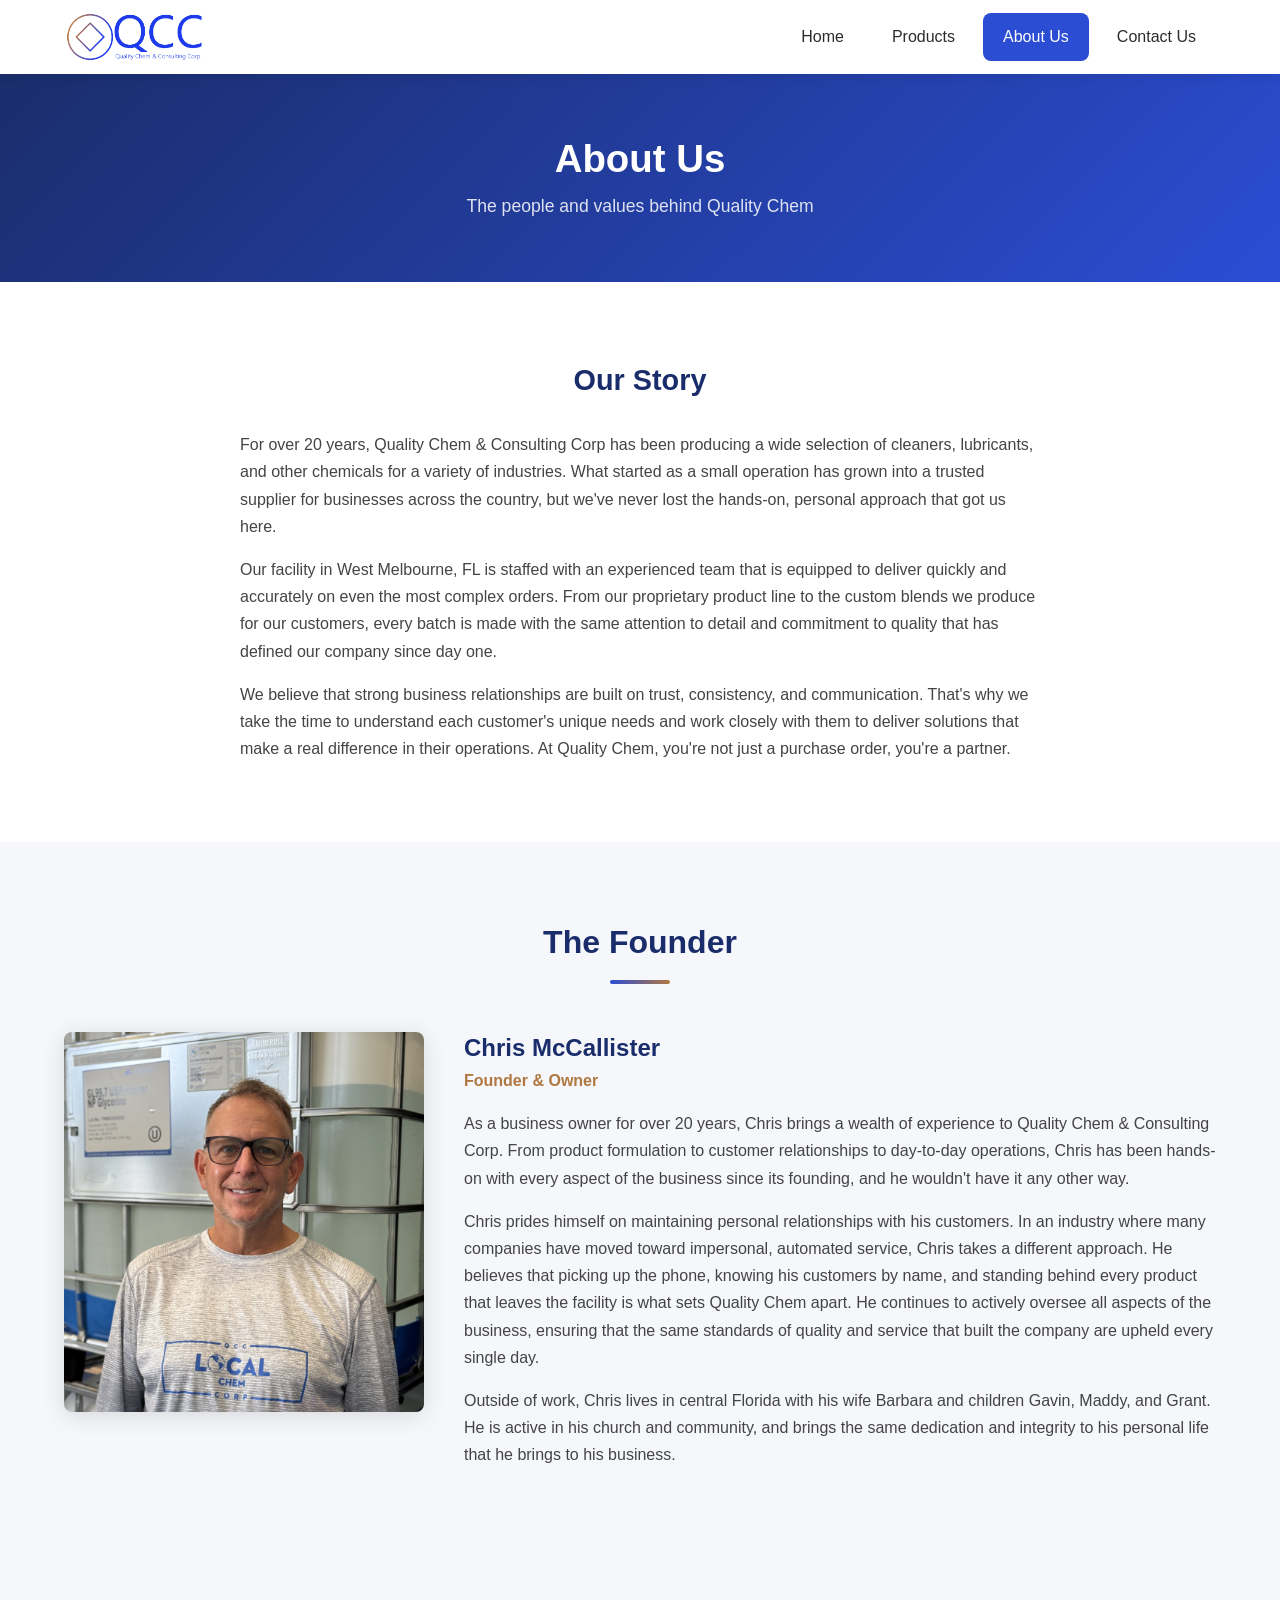
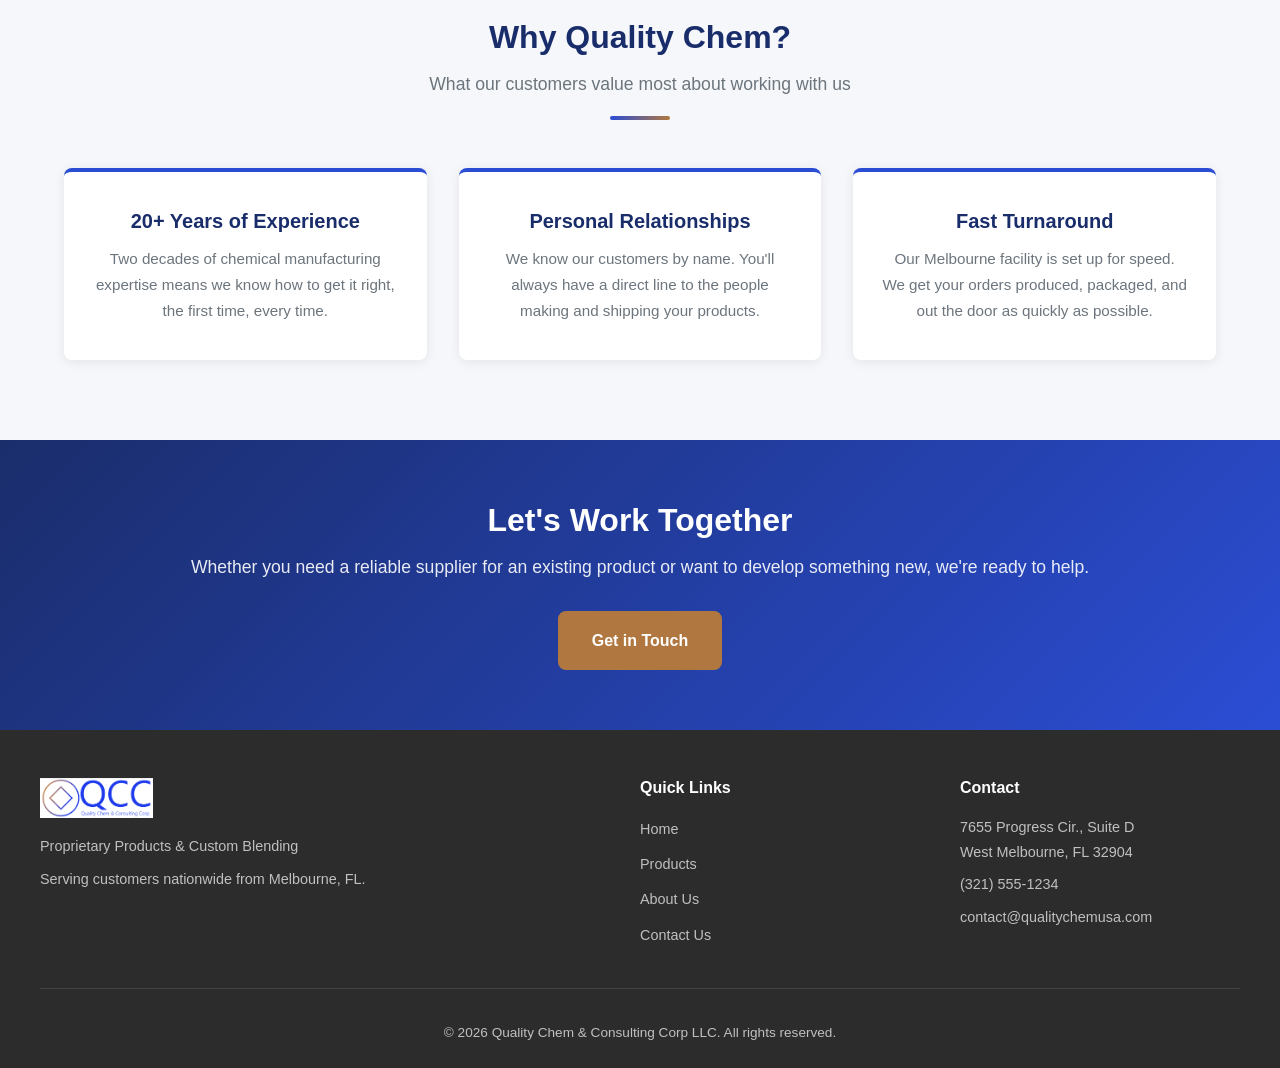
==== commit 11a45fd3: "Reduce whitespace between Founder and Why Quality Chem sections" ====
--- a/about.html
+++ b/about.html
@@ -49,7 +49,7 @@
     </section>
 
     <!-- MEET THE FOUNDER -->
-    <section class="section section-alt">
+    <section class="section section-alt" style="padding-bottom: 20px;">
         <div class="container">
             <div class="section-header">
                 <h2>The Founder</h2>
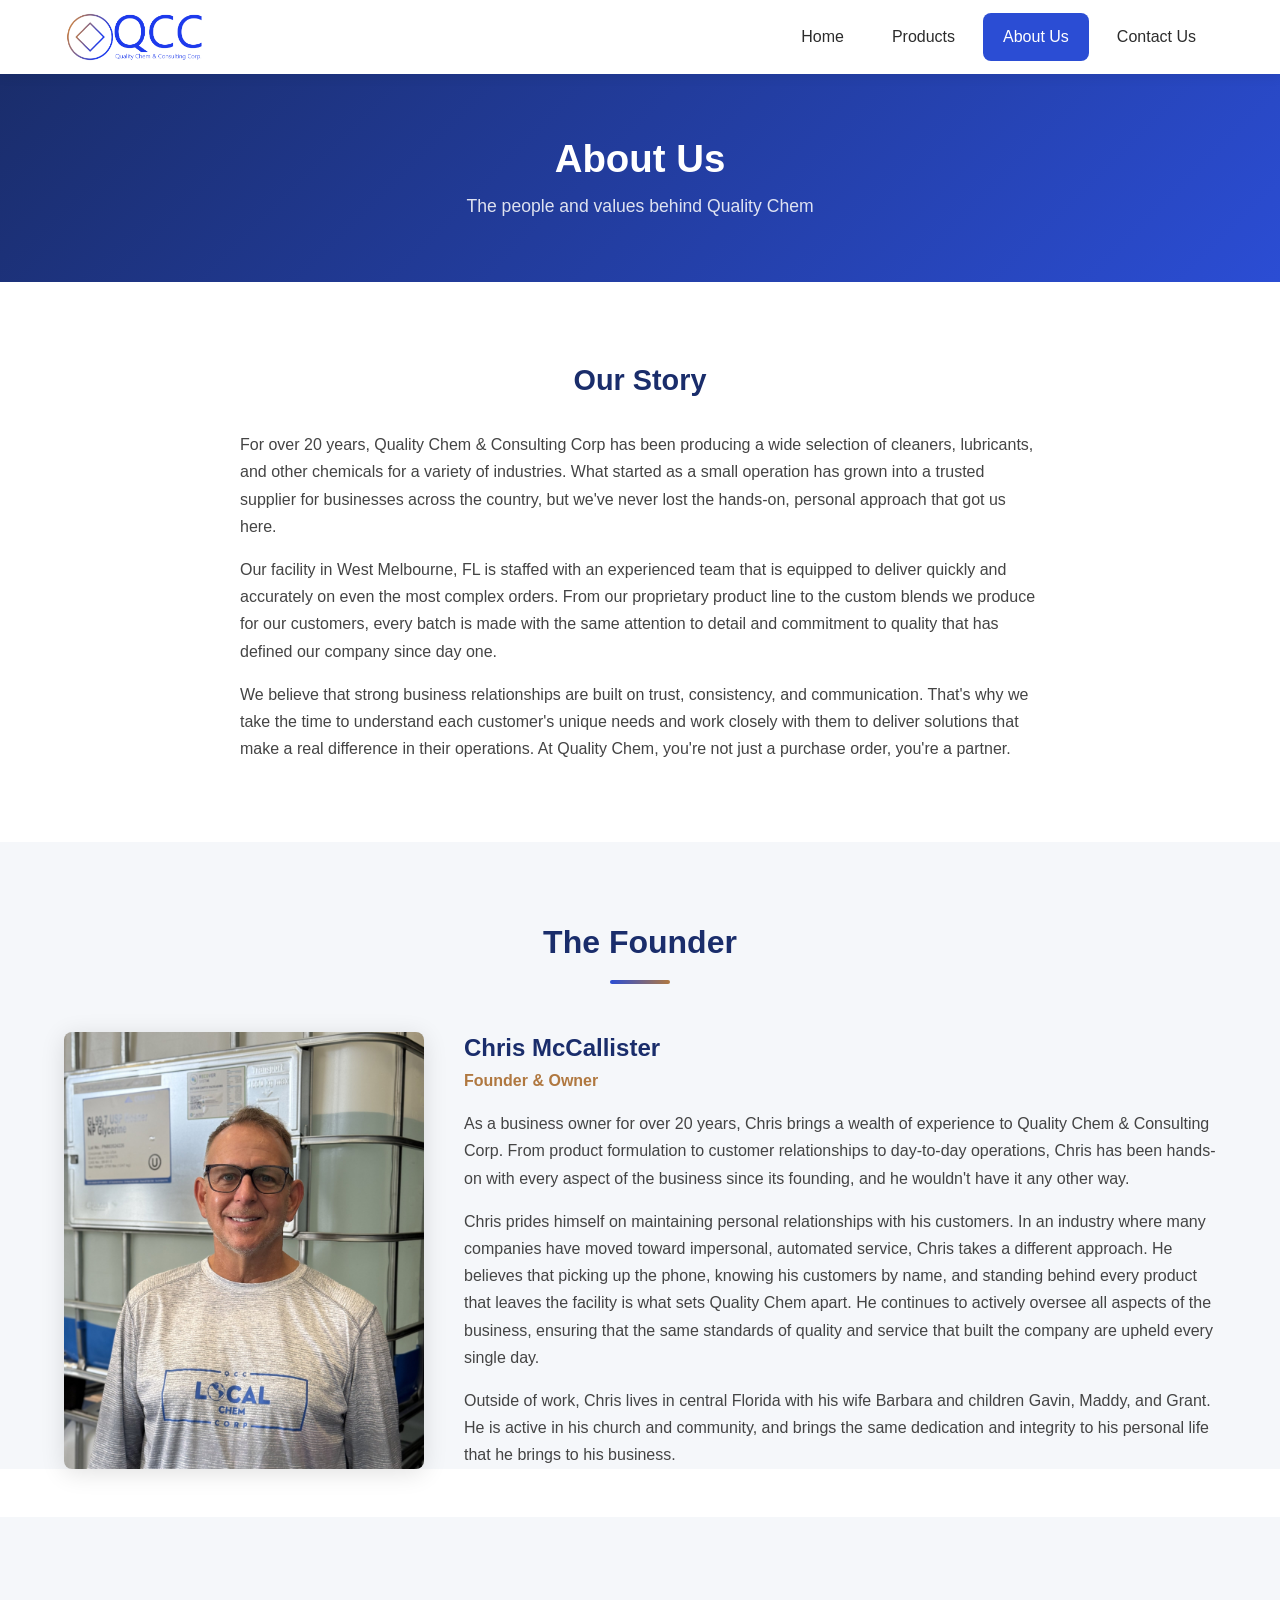
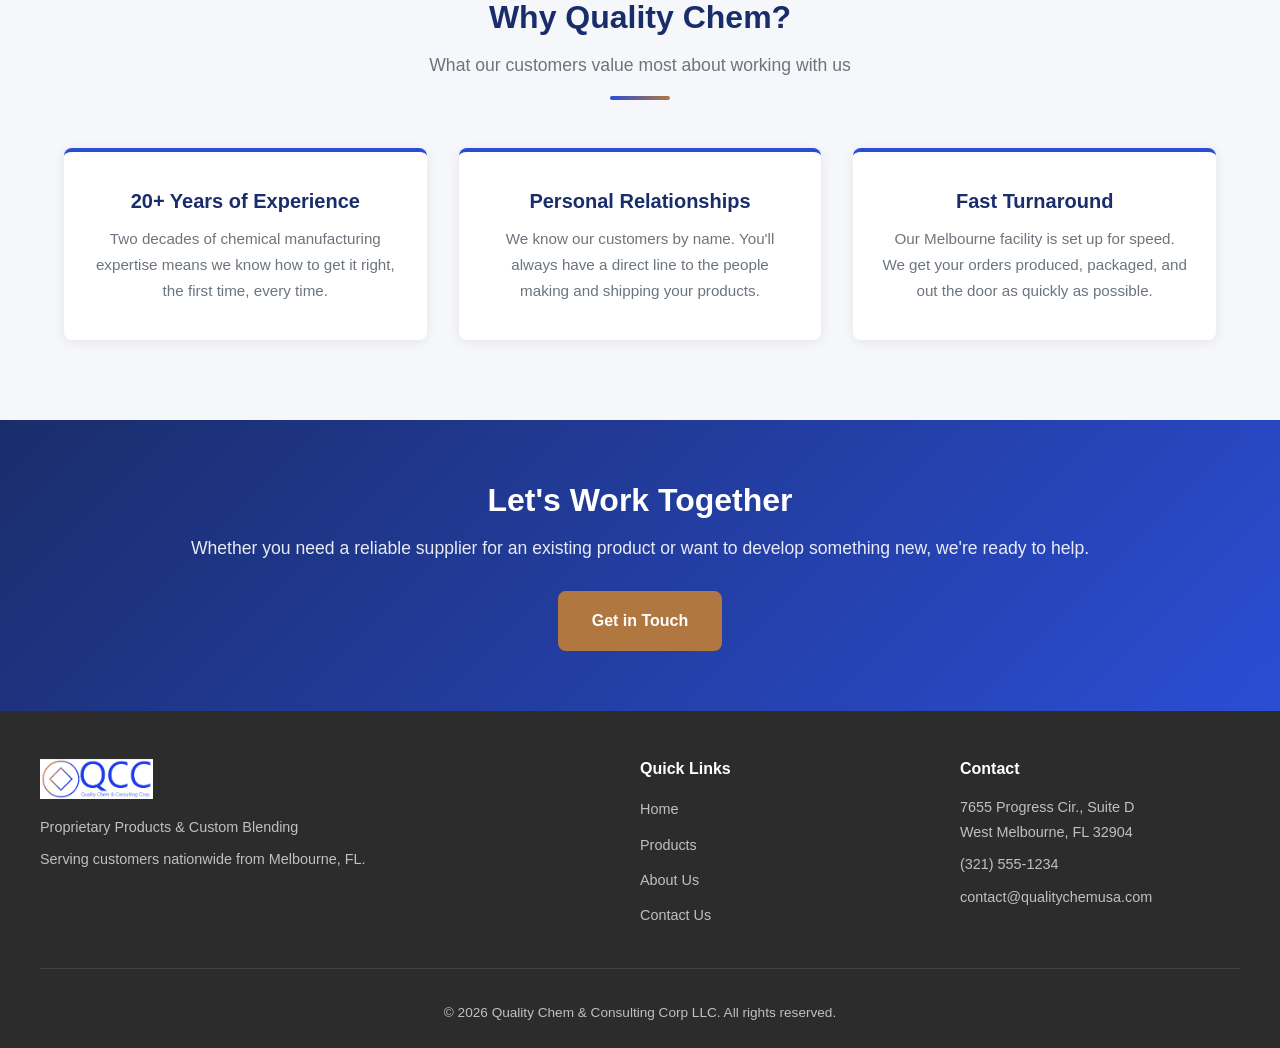
==== commit a25b72bd: "Remove gap before Why QCC section, increase founder photo height" ====
--- a/about.html
+++ b/about.html
@@ -49,7 +49,7 @@
     </section>
 
     <!-- MEET THE FOUNDER -->
-    <section class="section section-alt" style="padding-bottom: 20px;">
+    <section class="section section-alt" style="padding-bottom: 0;">
         <div class="container">
             <div class="section-header">
                 <h2>The Founder</h2>
--- a/css/styles.css
+++ b/css/styles.css
@@ -408,7 +408,7 @@
     box-shadow: var(--shadow-lg);
     width: 100%;
     object-fit: cover;
-    max-height: 380px;
+    max-height: 437px;
 }
 
 .team-member h3 {
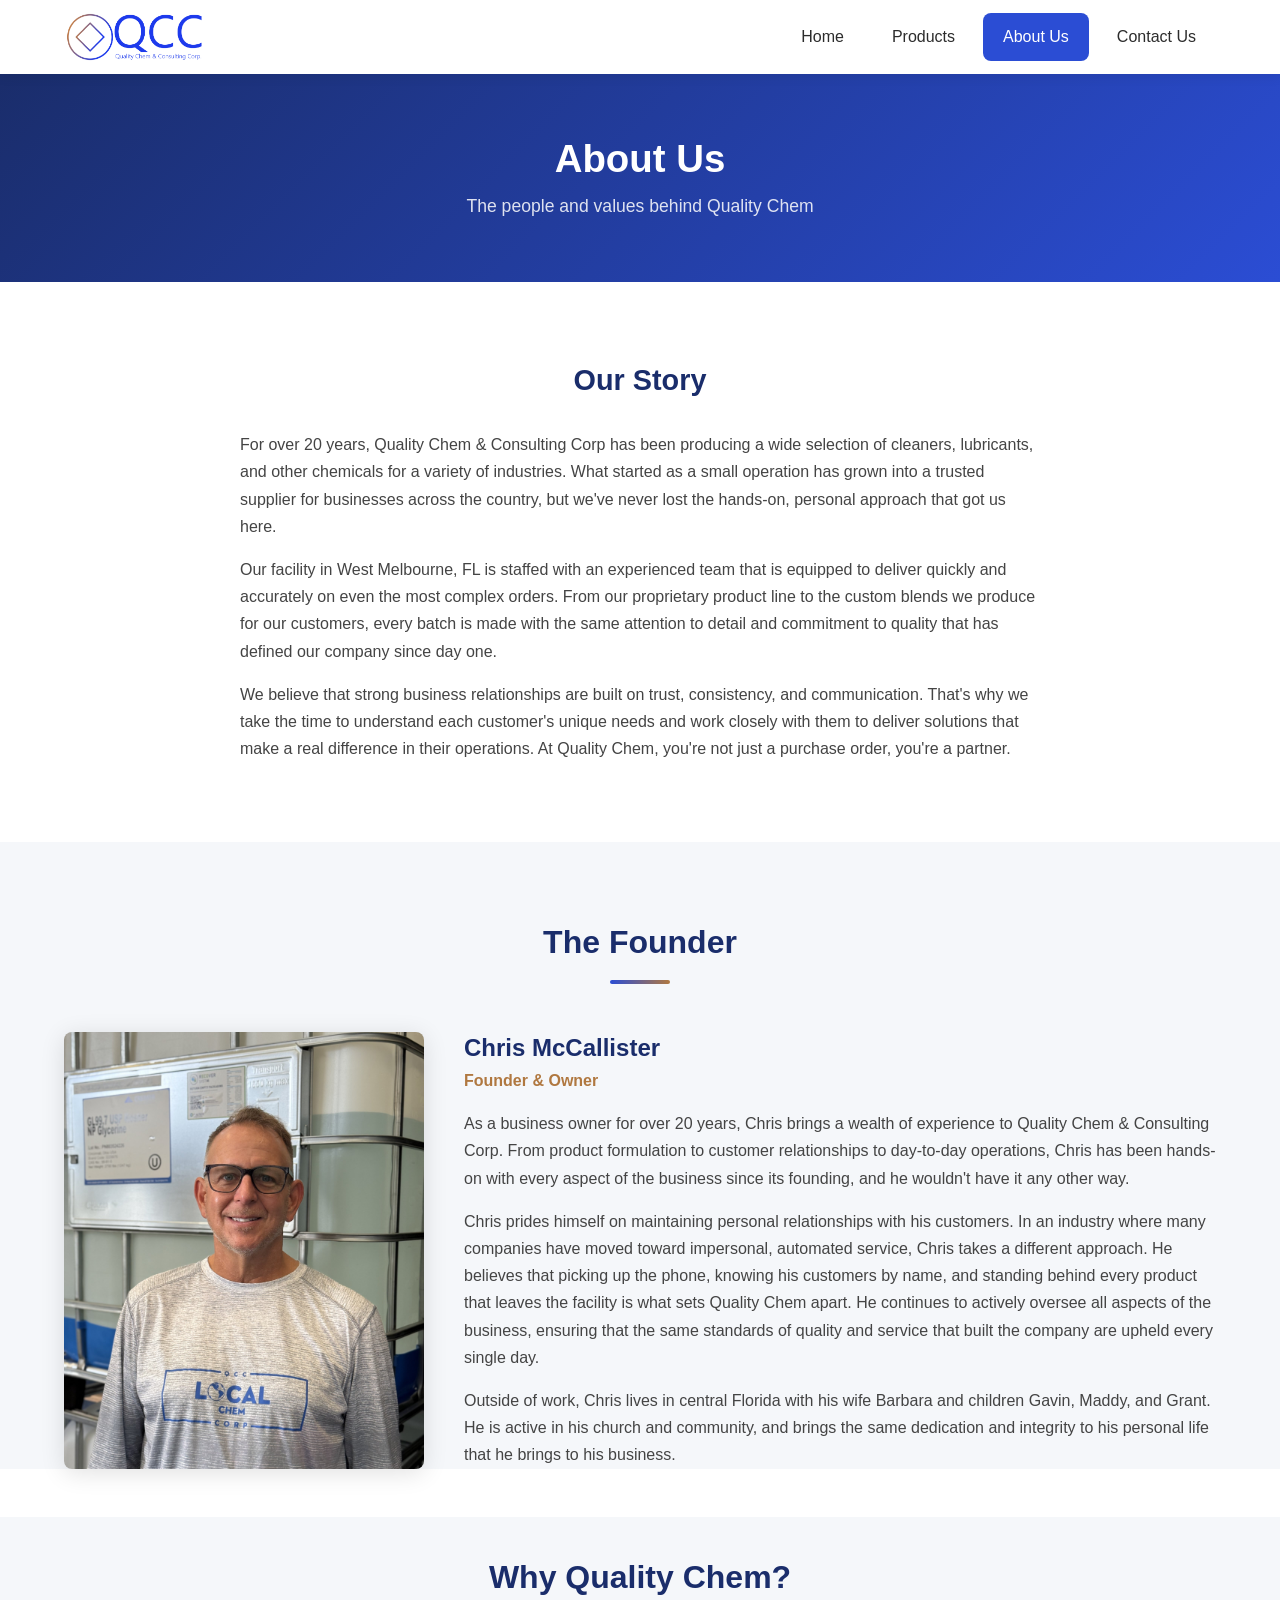
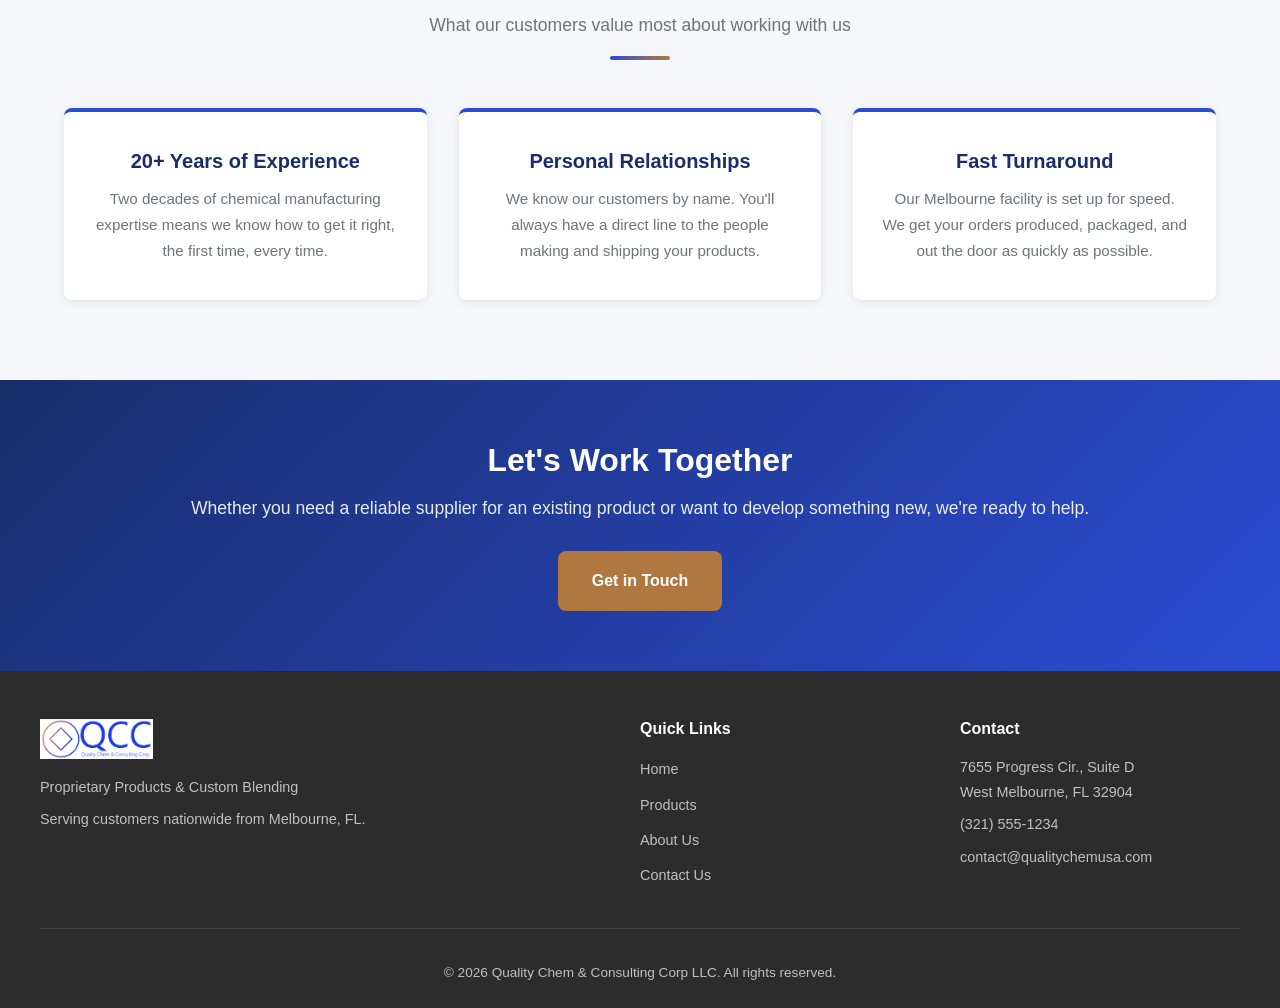
==== commit 26aceec6: "Remove white strip between Founder and Why QCC sections" ====
--- a/about.html
+++ b/about.html
@@ -69,7 +69,7 @@
     </section>
 
     <!-- WHY QCC -->
-    <section class="section section-alt">
+    <section class="section section-alt" style="padding-top: 40px;">
         <div class="container">
             <div class="section-header">
                 <h2>Why Quality Chem?</h2>
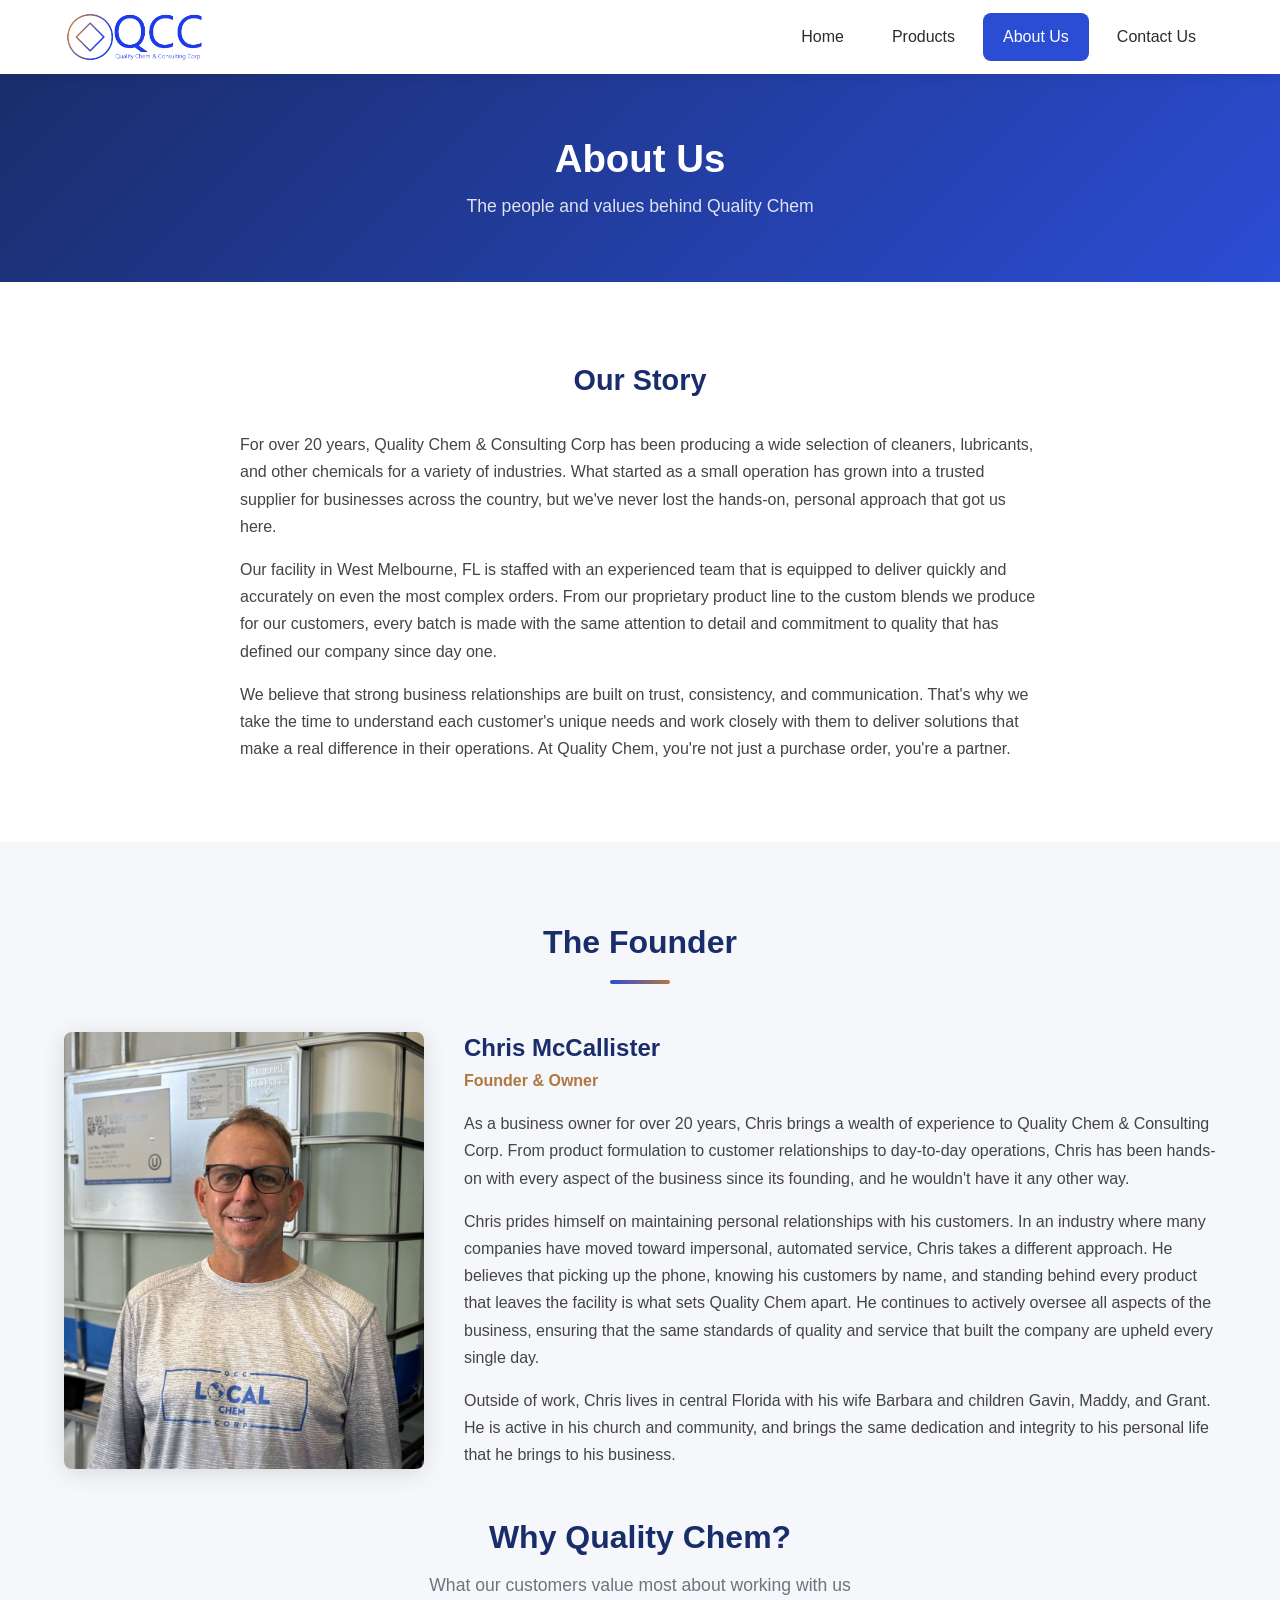
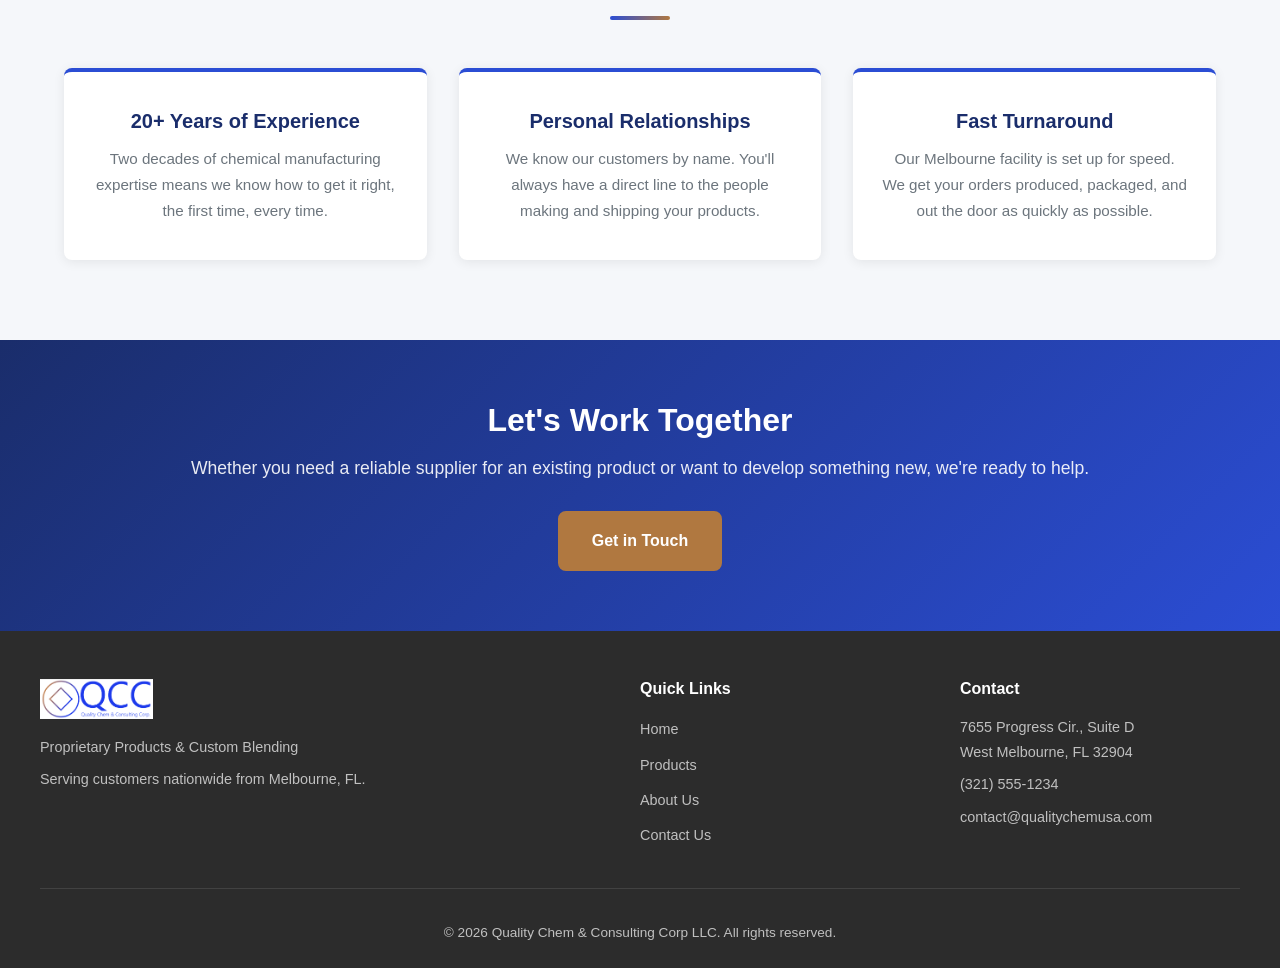
==== commit a38bcce5: "Merge Founder and Why QCC into one section to eliminate white strip" ====
--- a/about.html
+++ b/about.html
@@ -49,7 +49,7 @@
     </section>
 
     <!-- MEET THE FOUNDER -->
-    <section class="section section-alt" style="padding-bottom: 0;">
+    <section class="section section-alt">
         <div class="container">
             <div class="section-header">
                 <h2>The Founder</h2>
@@ -66,11 +66,9 @@
                 </div>
             </div>
         </div>
-    </section>
 
     <!-- WHY QCC -->
-    <section class="section section-alt" style="padding-top: 40px;">
-        <div class="container">
+        <div class="container" style="margin-top: 48px;">
             <div class="section-header">
                 <h2>Why Quality Chem?</h2>
                 <p>What our customers value most about working with us</p>
